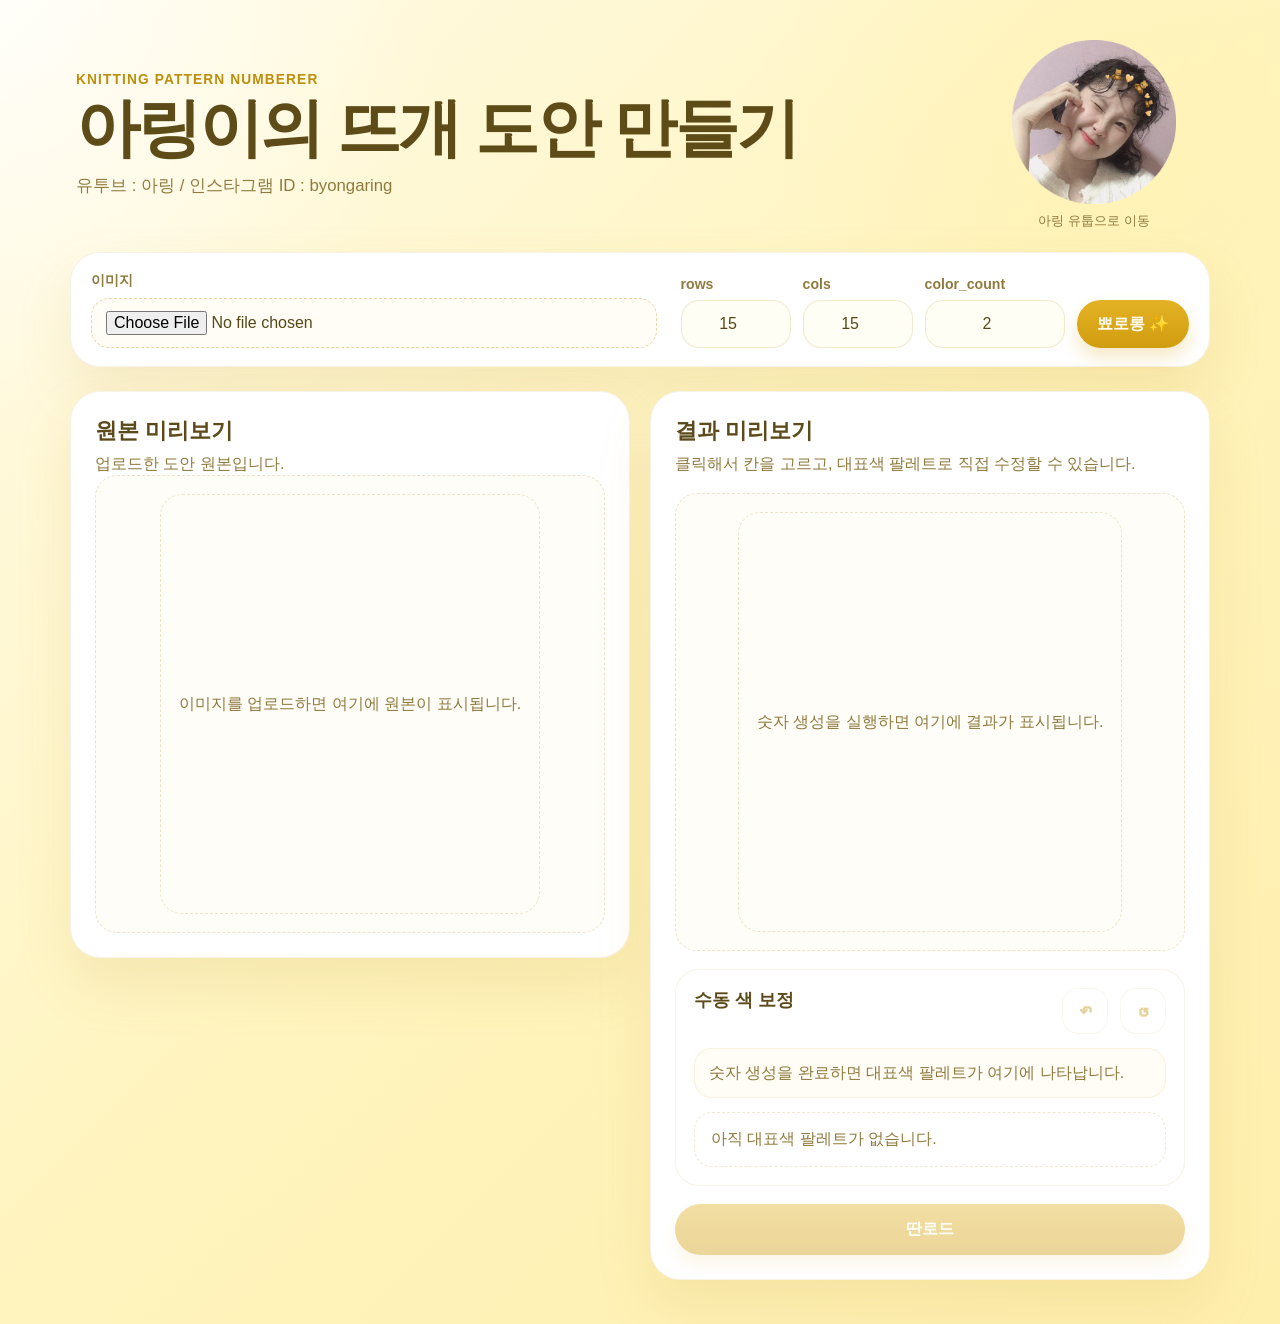
==== index.html @ f7beac79 "Add files via upload" ====
<!DOCTYPE html>
<html lang="ko">
  <head>
    <meta charset="UTF-8" />
    <meta name="viewport" content="width=device-width, initial-scale=1.0" />
    <title>아링이의 뜨개 도안 만들기</title>
    <link rel="stylesheet" href="./style.css" />
  </head>
  <body>
    <div id="sparkleLayer" class="sparkle-layer" aria-hidden="true"></div>
    <main class="shell">
      <section class="hero">
        <div class="hero-copy">
          <div class="hero-content">
            <div class="hero-text-block">
              <p class="eyebrow">Knitting Pattern Numberer</p>
              <h1>아링이의 뜨개 도안 만들기</h1>
              <p class="hero-text">유투브 : 아링 / 인스타그램 ID : byongaring</p>
            </div>

            <a
              class="hero-link"
              href="https://www.youtube.com/@aring.2"
              target="_blank"
              rel="noopener noreferrer"
            >
              <img class="hero-image" src="./Frame 7787.png" alt="아링 유튜브로 이동" />
              <span class="hero-link-text">아링 유툽으로 이동</span>
            </a>
          </div>
        </div>
      </section>

      <section class="panel">
        <div class="controls controls-compact">
          <div class="toolbar">
            <div class="toolbar-left">
              <div class="field field-upload compact-item compact-item-upload">
                <label for="imageInput">이미지</label>
                <input id="imageInput" type="file" accept=".png,.jpg,.jpeg,.webp" />
              </div>
            </div>

            <div class="toolbar-right">
              <div class="field compact-item compact-item-small field-rows">
                <label for="rowsInput">rows</label>
                <input id="rowsInput" type="number" min="1" step="1" value="15" />
              </div>

              <div class="field compact-item compact-item-small field-cols">
                <label for="colsInput">cols</label>
                <input id="colsInput" type="number" min="1" step="1" value="15" />
              </div>

              <div class="field compact-item compact-item-small field-color-count">
                <label for="colorCountInput">color_count</label>
                <input id="colorCountInput" type="number" min="1" step="1" value="2" />
              </div>

              <div class="compact-action">
                <button id="generateButton" class="button button-primary" type="button">뾰로롱 ✨</button>
              </div>
            </div>
          </div>
        </div>
      </section>

      <section class="preview-grid">
        <article class="preview-card">
          <div class="preview-head">
            <h2>원본 미리보기</h2>
            <p>업로드한 도안 원본입니다.</p>
          </div>
          <div id="originalFrame" class="preview-frame">
            <div class="empty-state">이미지를 업로드하면 여기에 원본이 표시됩니다.</div>
          </div>
        </article>

        <article class="preview-card preview-card-result">
          <div class="preview-head">
            <h2>결과 미리보기</h2>
            <p>클릭해서 칸을 고르고, 대표색 팔레트로 직접 수정할 수 있습니다.</p>
          </div>
          <div id="resultFrame" class="preview-frame">
            <div class="empty-state">숫자 생성을 실행하면 여기에 결과가 표시됩니다.</div>
          </div>

          <section class="editor-panel">
            <div class="editor-top">
              <div>
                <h3>수동 색 보정</h3>
              </div>
              <div class="editor-actions">
                <button
                  id="undoButton"
                  class="icon-button"
                  type="button"
                  title="마지막 수정 취소"
                  aria-label="마지막 수정 취소"
                  disabled
                >
                  ↶
                </button>
                <button
                  id="resetButton"
                  class="icon-button"
                  type="button"
                  title="자동 분류로 되돌리기"
                  aria-label="자동 분류로 되돌리기"
                  disabled
                >
                  ↺
                </button>
              </div>
            </div>

            <p id="selectionStatus" class="selection-status">
              숫자 생성을 완료하면 대표색 팔레트가 여기에 나타납니다.
            </p>

            <div id="palette" class="palette palette-empty">
              <div class="palette-placeholder">아직 대표색 팔레트가 없습니다.</div>
            </div>
          </section>

          <a id="downloadButton" class="download-button is-disabled result-download" download="numbered-pattern.png">딴로드</a>
        </article>
      </section>
    </main>

    <script>
      const imageInput = document.querySelector("#imageInput");
      const rowsInput = document.querySelector("#rowsInput");
      const colsInput = document.querySelector("#colsInput");
      const colorCountInput = document.querySelector("#colorCountInput");
      const generateButton = document.querySelector("#generateButton");
      const downloadButton = document.querySelector("#downloadButton");
      const undoButton = document.querySelector("#undoButton");
      const resetButton = document.querySelector("#resetButton");
      const selectionStatus = document.querySelector("#selectionStatus");
      const palette = document.querySelector("#palette");
      const originalFrame = document.querySelector("#originalFrame");
      const resultFrame = document.querySelector("#resultFrame");
      const sparkleLayer = document.querySelector("#sparkleLayer");

      const state = {
        image: null,
        imageUrl: null,
        resultUrl: null,
        croppedCanvas: null,
        cellData: null,
        clusters: [],
        autoLabels: [],
        currentLabels: [],
        counts: null,
        selectedCell: null,
        activePaletteLabel: null,
        history: [],
        renderMetrics: null,
        isPainting: false,
      };

      let lastSparkleAt = 0;

      imageInput.addEventListener("change", handleImageSelect);
      generateButton.addEventListener("click", handleGenerate);
      undoButton.addEventListener("click", handleUndo);
      resetButton.addEventListener("click", resetLabelsToAuto);
      window.addEventListener("pointerup", stopPainting);
      window.addEventListener("pointercancel", stopPainting);
      document.addEventListener("mousemove", handleSparkleTrail);

      async function handleImageSelect(event) {
        const [file] = event.target.files ?? [];

        clearResult();

        if (!file) {
          state.image = null;
          renderOriginalEmpty();
          return;
        }

        const objectUrl = URL.createObjectURL(file);

        try {
          const image = await loadImage(objectUrl);
          cleanupObjectUrl(state.imageUrl);
          state.imageUrl = objectUrl;
          state.image = image;
          renderOriginalPreview(objectUrl, image);
        } catch (error) {
          cleanupObjectUrl(objectUrl);
          state.image = null;
          renderOriginalEmpty();
          console.error(error);
        }
      }

      function loadImage(source) {
        return new Promise((resolve, reject) => {
          const image = new Image();
          image.onload = () => resolve(image);
          image.onerror = () => reject(new Error("이미지를 불러오지 못했습니다."));
          image.src = source;
        });
      }

      function handleGenerate() {
        try {
          if (!state.image) {
            throw new Error("도안 이미지를 먼저 업로드해 주세요.");
          }

          const rows = parsePositiveInt(rowsInput.value, "rows");
          const cols = parsePositiveInt(colsInput.value, "cols");
          const colorCount = parseOptionalPositiveInt(colorCountInput.value, "color_count");
          const threshold = 30;
          const paddingRatio = 0.18;

          generateButton.disabled = true;

          window.requestAnimationFrame(() => {
            try {
              const sourceCanvas = drawImageToCanvas(state.image);
              const gridBounds = detectGridBounds(sourceCanvas);
              const croppedCanvas = cropCanvas(sourceCanvas, gridBounds);
              const cellData = extractCellData(croppedCanvas, rows, cols, paddingRatio);
              const clusters = colorCount
                ? assignColorLabelsWithKMeans(cellData, colorCount)
                : assignColorLabelsByThreshold(cellData, threshold);

              state.croppedCanvas = croppedCanvas;
              state.cellData = cellData;
              state.clusters = clusters;
              state.autoLabels = extractLabelMatrix(cellData);
              state.currentLabels = cloneLabelMatrix(state.autoLabels);
              state.selectedCell = null;
              state.activePaletteLabel = null;
              state.history = [];

              refreshResultView();
            } catch (error) {
              clearResult();
              console.error(error);
            } finally {
              generateButton.disabled = false;
            }
          });
        } catch (error) {
          console.error(error);
        }
      }

      function parsePositiveInt(rawValue, fieldName) {
        const value = Number.parseInt(rawValue, 10);
        if (!Number.isInteger(value) || value < 1) {
          throw new Error(`${fieldName}는 1 이상의 정수여야 합니다.`);
        }
        return value;
      }

      function parseOptionalPositiveInt(rawValue, fieldName) {
        const trimmed = String(rawValue ?? "").trim();
        if (!trimmed) {
          return null;
        }

        const value = Number.parseInt(trimmed, 10);
        if (!Number.isInteger(value) || value < 1) {
          throw new Error(`${fieldName}는 비워두거나 1 이상의 정수여야 합니다.`);
        }
        return value;
      }

      function drawImageToCanvas(image) {
        const canvas = document.createElement("canvas");
        canvas.width = image.naturalWidth;
        canvas.height = image.naturalHeight;
        const context = canvas.getContext("2d", { willReadFrequently: true });
        context.drawImage(image, 0, 0);
        return canvas;
      }

      function detectGridBounds(canvas) {
        const context = canvas.getContext("2d", { willReadFrequently: true });
        const { width, height } = canvas;
        const { data } = context.getImageData(0, 0, width, height);

        const rowScores = [];
        for (let y = 0; y < height; y += 1) {
          let darkPixels = 0;
          for (let x = 0; x < width; x += 1) {
            const offset = (y * width + x) * 4;
            if (getLuminance(data[offset], data[offset + 1], data[offset + 2]) < 190) {
              darkPixels += 1;
            }
          }
          rowScores.push(darkPixels / width);
        }

        const colScores = [];
        for (let x = 0; x < width; x += 1) {
          let darkPixels = 0;
          for (let y = 0; y < height; y += 1) {
            const offset = (y * width + x) * 4;
            if (getLuminance(data[offset], data[offset + 1], data[offset + 2]) < 190) {
              darkPixels += 1;
            }
          }
          colScores.push(darkPixels / height);
        }

        const rowBand = findDenseBand(rowScores);
        const colBand = findDenseBand(colScores);

        if (!rowBand || !colBand) {
          return { left: 0, top: 0, right: width, bottom: height };
        }

        const [top, bottom] = rowBand;
        const [left, right] = colBand;

        if (right - left < width * 0.25 || bottom - top < height * 0.25) {
          return { left: 0, top: 0, right: width, bottom: height };
        }

        return {
          left: Math.max(0, left),
          top: Math.max(0, top),
          right: Math.min(width, right + 1),
          bottom: Math.min(height, bottom + 1),
        };
      }

      function findDenseBand(scores) {
        if (!scores.length) {
          return null;
        }

        const maxScore = Math.max(...scores);
        if (maxScore <= 0) {
          return null;
        }

        const threshold = Math.max(0.14, maxScore * 0.55);
        const indices = scores
          .map((score, index) => (score >= threshold ? index : -1))
          .filter((index) => index >= 0);

        if (indices.length < 2) {
          return null;
        }

        return [
          Math.max(0, indices[0] - 2),
          Math.min(scores.length - 1, indices[indices.length - 1] + 2),
        ];
      }

      function cropCanvas(sourceCanvas, bounds) {
        const width = Math.max(1, bounds.right - bounds.left);
        const height = Math.max(1, bounds.bottom - bounds.top);
        const canvas = document.createElement("canvas");
        canvas.width = width;
        canvas.height = height;
        const context = canvas.getContext("2d", { willReadFrequently: true });
        context.drawImage(
          sourceCanvas,
          bounds.left,
          bounds.top,
          width,
          height,
          0,
          0,
          width,
          height
        );
        return canvas;
      }

      function extractCellData(canvas, rows, cols, paddingRatio) {
        const context = canvas.getContext("2d", { willReadFrequently: true });
        const { width, height } = canvas;
        const { data } = context.getImageData(0, 0, width, height);
        const effectivePaddingRatio = Math.max(0.16, Math.min(0.45, paddingRatio));
        const cellData = [];

        for (let row = 0; row < rows; row += 1) {
          const rowItems = [];
          for (let col = 0; col < cols; col += 1) {
            const bounds = computeCellBounds(width, height, row, col, rows, cols);
            const samples = sampleCellPixels(data, width, bounds, effectivePaddingRatio);
            const dominantColor = computeDominantColor(samples);
            const avgColor = computeAverageColor(samples);
            const labColor = rgbToLab(avgColor);

            rowItems.push({
              avgColor,
              dominantColor,
              labColor,
              colorLabel: -1,
              representativeColor: dominantColor,
            });
          }
          cellData.push(rowItems);
        }

        return cellData;
      }

      function computeCellBounds(imageWidth, imageHeight, row, col, rows, cols) {
        const left = Math.round((col * imageWidth) / cols);
        const right = Math.round(((col + 1) * imageWidth) / cols);
        const top = Math.round((row * imageHeight) / rows);
        const bottom = Math.round(((row + 1) * imageHeight) / rows);
        return { left, top, right, bottom };
      }

      function sampleCellPixels(data, imageWidth, bounds, paddingRatio) {
        const cellWidth = Math.max(1, bounds.right - bounds.left);
        const cellHeight = Math.max(1, bounds.bottom - bounds.top);
        const padX = Math.floor(cellWidth * paddingRatio);
        const padY = Math.floor(cellHeight * paddingRatio);
        const innerLeft = Math.min(bounds.left + padX, bounds.right - 1);
        const innerTop = Math.min(bounds.top + padY, bounds.bottom - 1);
        const innerRight = Math.max(innerLeft + 1, bounds.right - padX);
        const innerBottom = Math.max(innerTop + 1, bounds.bottom - padY);
        const centerX = (innerLeft + innerRight) / 2;
        const centerY = (innerTop + innerBottom) / 2;
        const radiusX = Math.max(1, (innerRight - innerLeft) * 0.42);
        const radiusY = Math.max(1, (innerBottom - innerTop) * 0.42);
        const samples = [];

        for (let y = innerTop; y < innerBottom; y += 1) {
          for (let x = innerLeft; x < innerRight; x += 1) {
            const normalizedX = (x + 0.5 - centerX) / radiusX;
            const normalizedY = (y + 0.5 - centerY) / radiusY;

            if (normalizedX * normalizedX + normalizedY * normalizedY > 1) {
              continue;
            }

            const offset = (y * imageWidth + x) * 4;
            const color = [data[offset], data[offset + 1], data[offset + 2]];
            const luminance = getLuminance(color[0], color[1], color[2]);
            const saturation = rgbToHsv(color)[1];

            if (luminance < 28) {
              continue;
            }

            samples.push({
              color,
              weight: saturation < 0.08 ? 0.35 : 1,
            });
          }
        }

        if (samples.length === 0) {
          return [{ color: [255, 255, 255], weight: 1 }];
        }

        return samples;
      }

      function computeAverageColor(samples) {
        let red = 0;
        let green = 0;
        let blue = 0;
        let totalWeight = 0;

        samples.forEach((sample) => {
          red += sample.color[0] * sample.weight;
          green += sample.color[1] * sample.weight;
          blue += sample.color[2] * sample.weight;
          totalWeight += sample.weight;
        });

        if (totalWeight === 0) {
          return [255, 255, 255];
        }

        return [
          Math.round(red / totalWeight),
          Math.round(green / totalWeight),
          Math.round(blue / totalWeight),
        ];
      }

      function computeDominantColor(samples) {
        const buckets = new Map();

        samples.forEach((sample) => {
          const key = quantizeColor(sample.color).join(",");
          const current = buckets.get(key) ?? {
            weight: 0,
            red: 0,
            green: 0,
            blue: 0,
          };

          current.weight += sample.weight;
          current.red += sample.color[0] * sample.weight;
          current.green += sample.color[1] * sample.weight;
          current.blue += sample.color[2] * sample.weight;
          buckets.set(key, current);
        });

        let best = null;

        buckets.forEach((bucket) => {
          if (!best || bucket.weight > best.weight) {
            best = bucket;
          }
        });

        if (!best || best.weight === 0) {
          return [255, 255, 255];
        }

        return [
          Math.round(best.red / best.weight),
          Math.round(best.green / best.weight),
          Math.round(best.blue / best.weight),
        ];
      }

      function quantizeColor(color) {
        const step = 24;
        return color.map((channel) => Math.round(channel / step) * step);
      }

      function assignColorLabelsByThreshold(cellData, mergeThreshold) {
        const clusters = [];

        cellData.flat().forEach((cell) => {
          let bestCluster = null;
          let bestDistance = Infinity;

          clusters.forEach((cluster) => {
            const distance = labDistance(cell.labColor, cluster.lab);
            if (distance < bestDistance) {
              bestDistance = distance;
              bestCluster = cluster;
            }
          });

          if (!bestCluster || bestDistance > mergeThreshold) {
            const cluster = {
              id: clusters.length,
              count: 1,
              lab: [...cell.labColor],
              color: [...cell.avgColor],
            };
            clusters.push(cluster);
            cell.colorLabel = cluster.id;
            cell.representativeColor = cluster.color.map((value) => Math.round(value));
            return;
          }

          bestCluster.lab = averageVector(bestCluster.lab, cell.labColor, bestCluster.count);
          bestCluster.color = averageVector(bestCluster.color, cell.avgColor, bestCluster.count);
          bestCluster.count += 1;
          cell.colorLabel = bestCluster.id;
          cell.representativeColor = bestCluster.color.map((value) => Math.round(value));
        });

        const normalizedClusters = clusters.map((cluster) => ({
          id: cluster.id,
          lab: cluster.lab,
          color: cluster.color.map((value) => Math.round(value)),
        }));

        propagateRepresentativeColors(cellData, normalizedClusters);
        return normalizedClusters;
      }

      function assignColorLabelsWithKMeans(cellData, colorCount) {
        const cells = cellData.flat();

        if (colorCount > cells.length) {
          throw new Error(`color_count는 전체 칸 수(${cells.length})보다 클 수 없습니다.`);
        }

        const centroids = initializeKMeansCentroids(cells, colorCount);
        let assignments = new Array(cells.length).fill(0);

        for (let iteration = 0; iteration < 18; iteration += 1) {
          let changed = false;

          cells.forEach((cell, index) => {
            let bestCluster = 0;
            let bestDistance = Infinity;

            centroids.forEach((centroid, centroidIndex) => {
              const distance = labDistance(cell.labColor, centroid.lab);
              if (distance < bestDistance) {
                bestDistance = distance;
                bestCluster = centroidIndex;
              }
            });

            if (assignments[index] !== bestCluster) {
              assignments[index] = bestCluster;
              changed = true;
            }
          });

          const nextCentroids = Array.from({ length: colorCount }, (_, clusterIndex) => {
            const members = cells.filter((_, index) => assignments[index] === clusterIndex);

            if (members.length === 0) {
              return centroids[clusterIndex];
            }

            return {
              lab: averageMembers(members, "labColor"),
              color: averageMembers(members, "avgColor"),
            };
          });

          centroids.splice(0, centroids.length, ...nextCentroids);

          if (!changed && iteration > 0) {
            break;
          }
        }

        const clusters = centroids.map((centroid, index) => ({
          id: index,
          lab: centroid.lab,
          color: centroid.color.map((value) => Math.round(value)),
        }));

        cells.forEach((cell, index) => {
          cell.colorLabel = assignments[index];
          cell.representativeColor = clusters[assignments[index]].color;
        });

        return clusters;
      }

      function initializeKMeansCentroids(cells, colorCount) {
        const centroids = [
          {
            lab: [...cells[0].labColor],
            color: [...cells[0].avgColor],
          },
        ];

        while (centroids.length < colorCount) {
          let bestCell = null;
          let bestDistance = -Infinity;

          cells.forEach((cell) => {
            const nearestDistance = Math.min(
              ...centroids.map((centroid) => labDistance(cell.labColor, centroid.lab))
            );

            if (nearestDistance > bestDistance) {
              bestDistance = nearestDistance;
              bestCell = cell;
            }
          });

          if (!bestCell) {
            bestCell = cells[centroids.length % cells.length];
          }

          centroids.push({
            lab: [...bestCell.labColor],
            color: [...bestCell.avgColor],
          });
        }

        return centroids;
      }

      function averageMembers(members, key) {
        const length = members[0][key].length;
        const sum = new Array(length).fill(0);

        members.forEach((member) => {
          member[key].forEach((value, index) => {
            sum[index] += value;
          });
        });

        return sum.map((value) => value / members.length);
      }

      function propagateRepresentativeColors(cellData, clusters) {
        const clusterMap = new Map(clusters.map((cluster) => [cluster.id, cluster.color]));

        cellData.flat().forEach((cell) => {
          cell.representativeColor = clusterMap.get(cell.colorLabel) ?? cell.avgColor;
        });
      }

      function averageVector(current, incoming, currentCount) {
        return current.map((value, index) => (
          (value * currentCount + incoming[index]) / (currentCount + 1)
        ));
      }

      function labDistance(labA, labB) {
        return Math.sqrt(
          (labA[0] - labB[0]) ** 2 +
          (labA[1] - labB[1]) ** 2 +
          (labA[2] - labB[2]) ** 2
        );
      }

      function rgbToLab(color) {
        const [red, green, blue] = color.map((channel) => channel / 255);
        const linear = [red, green, blue].map((value) =>
          value <= 0.04045 ? value / 12.92 : ((value + 0.055) / 1.055) ** 2.4
        );

        const x = (linear[0] * 0.4124 + linear[1] * 0.3576 + linear[2] * 0.1805) / 0.95047;
        const y = (linear[0] * 0.2126 + linear[1] * 0.7152 + linear[2] * 0.0722) / 1.0;
        const z = (linear[0] * 0.0193 + linear[1] * 0.1192 + linear[2] * 0.9505) / 1.08883;

        const transform = (value) =>
          value > 0.008856 ? value ** (1 / 3) : 7.787 * value + 16 / 116;

        const fx = transform(x);
        const fy = transform(y);
        const fz = transform(z);

        return [
          116 * fy - 16,
          500 * (fx - fy),
          200 * (fy - fz),
        ];
      }

      function rgbToHsv(color) {
        const [r, g, b] = color.map((channel) => channel / 255);
        const max = Math.max(r, g, b);
        const min = Math.min(r, g, b);
        const delta = max - min;
        const saturation = max === 0 ? 0 : delta / max;
        const hue = delta === 0
          ? 0
          : max === r
            ? ((g - b) / delta) % 6
            : max === g
              ? (b - r) / delta + 2
              : (r - g) / delta + 4;

        return [hue * 60, saturation, max];
      }

      function computeCounts(labelMatrix) {
        const rows = labelMatrix.length;
        const cols = rows > 0 ? labelMatrix[0].length : 0;
        const counts = Array.from({ length: rows }, () => Array(cols).fill(0));

        for (let rowFromBottom = 0; rowFromBottom < rows; rowFromBottom += 1) {
          const imageRow = rows - 1 - rowFromBottom;
          const isLeftToRight = rowFromBottom % 2 === 0;
          const order = isLeftToRight
            ? Array.from({ length: cols }, (_, col) => col)
            : Array.from({ length: cols }, (_, col) => cols - 1 - col);

          let previousColorLabel = null;
          let currentCount = 0;

          order.forEach((col) => {
            const colorLabel = labelMatrix[imageRow][col];

            if (previousColorLabel !== null && previousColorLabel === colorLabel) {
              currentCount += 1;
            } else {
              currentCount = 1;
            }

            counts[imageRow][col] = currentCount;
            previousColorLabel = colorLabel;
          });
        }

        return counts;
      }

      function getLuminance(red, green, blue) {
        return 0.299 * red + 0.587 * green + 0.114 * blue;
      }

      function chooseTextColor(color) {
        return getLuminance(color[0], color[1], color[2]) >= 160 ? "#000000" : "#ffffff";
      }

      function extractLabelMatrix(cellData) {
        return cellData.map((row) => row.map((cell) => cell.colorLabel));
      }

      function cloneLabelMatrix(labelMatrix) {
        return labelMatrix.map((row) => [...row]);
      }

      function syncLabelsToCellData() {
        if (!state.cellData) {
          return;
        }

        state.cellData.forEach((row, rowIndex) => {
          row.forEach((cell, colIndex) => {
            const label = state.currentLabels[rowIndex][colIndex];
            cell.colorLabel = label;
            cell.representativeColor = state.clusters[label]?.color ?? cell.avgColor;
          });
        });
      }

      function buildRenderMetrics(gridWidth, gridHeight, rows, cols, options = {}) {
        const {
          showAxisLabels = true,
          rotateRowLabels = true,
        } = options;

        const sampleBounds = computeCellBounds(gridWidth, gridHeight, 0, 0, rows, cols);
        const sampleCellWidth = Math.max(1, sampleBounds.right - sampleBounds.left);
        const sampleCellHeight = Math.max(1, sampleBounds.bottom - sampleBounds.top);
        const cellFontSize = Math.max(12, Math.floor(Math.min(sampleCellWidth, sampleCellHeight) * 0.42));
        const axisFontSize = Math.max(12, Math.floor(Math.min(sampleCellWidth, sampleCellHeight) * 0.32));
        const gridLineWidth = Math.max(1, Math.floor(Math.min(sampleCellWidth, sampleCellHeight) * 0.04));
        const outerPadding = Math.max(12, Math.floor(Math.min(sampleCellWidth, sampleCellHeight) * 0.35));
        const axisGap = Math.max(10, Math.floor(axisFontSize * 0.9));
        const leftAxisBand = showAxisLabels
          ? rotateRowLabels
            ? Math.ceil(axisFontSize * 1.9 + outerPadding)
            : Math.ceil(axisFontSize * 2.6 + outerPadding)
          : 0;
        const bottomAxisBand = showAxisLabels
          ? Math.ceil(axisFontSize * 2.3 + outerPadding)
          : 0;
        const gridOriginX = outerPadding + leftAxisBand;
        const gridOriginY = outerPadding;

        return {
          rows,
          cols,
          gridWidth,
          gridHeight,
          sampleCellWidth,
          sampleCellHeight,
          cellFontSize,
          axisFontSize,
          gridLineWidth,
          outerPadding,
          axisGap,
          leftAxisBand,
          bottomAxisBand,
          gridOriginX,
          gridOriginY,
          canvasWidth: gridOriginX + gridWidth + outerPadding,
          canvasHeight: gridOriginY + gridHeight + bottomAxisBand + outerPadding,
          showAxisLabels,
          rotateRowLabels,
        };
      }

      function renderPattern(cellData, counts, gridWidth, gridHeight, options = {}) {
        if (!cellData.length || !cellData[0].length) {
          throw new Error("렌더링할 셀 데이터가 비어 있습니다.");
        }

        const rows = cellData.length;
        const cols = cellData[0].length;
        const {
          showAxisLabels = true,
          rotateRowLabels = true,
          backgroundColor = "#ffffff",
          gridColor = "rgb(74, 85, 104)",
          selectedCell = null,
        } = options;

        const metrics = buildRenderMetrics(gridWidth, gridHeight, rows, cols, {
          showAxisLabels,
          rotateRowLabels,
        });

        const canvas = document.createElement("canvas");
        canvas.width = metrics.canvasWidth;
        canvas.height = metrics.canvasHeight;
        const context = canvas.getContext("2d");
        context.fillStyle = backgroundColor;
        context.fillRect(0, 0, canvas.width, canvas.height);

        for (let row = 0; row < rows; row += 1) {
          for (let col = 0; col < cols; col += 1) {
            const bounds = computeCellBounds(gridWidth, gridHeight, row, col, rows, cols);
            const fillColor = cellData[row][col].representativeColor;
            const label = String(counts[row][col]);

            context.fillStyle = `rgb(${fillColor[0]}, ${fillColor[1]}, ${fillColor[2]})`;
            context.fillRect(
              metrics.gridOriginX + bounds.left,
              metrics.gridOriginY + bounds.top,
              bounds.right - bounds.left,
              bounds.bottom - bounds.top
            );

            context.font = `700 ${metrics.cellFontSize}px "낼나 예샘체", "Apple SD Gothic Neo", "Pretendard", sans-serif`;
            context.textAlign = "center";
            context.textBaseline = "middle";
            context.fillStyle = chooseTextColor(fillColor);
            context.fillText(
              label,
              metrics.gridOriginX + (bounds.left + bounds.right) / 2,
              metrics.gridOriginY + (bounds.top + bounds.bottom) / 2
            );
          }
        }

        context.strokeStyle = gridColor;
        context.lineWidth = metrics.gridLineWidth;

        for (let row = 0; row <= rows; row += 1) {
          const y = metrics.gridOriginY + Math.round((row * gridHeight) / rows);
          context.beginPath();
          context.moveTo(metrics.gridOriginX, y);
          context.lineTo(metrics.gridOriginX + gridWidth, y);
          context.stroke();
        }

        for (let col = 0; col <= cols; col += 1) {
          const x = metrics.gridOriginX + Math.round((col * gridWidth) / cols);
          context.beginPath();
          context.moveTo(x, metrics.gridOriginY);
          context.lineTo(x, metrics.gridOriginY + gridHeight);
          context.stroke();
        }

        if (showAxisLabels) {
          context.fillStyle = "#4b4039";
          context.font = `700 ${metrics.axisFontSize}px "낼나 예샘체", "Apple SD Gothic Neo", "Pretendard", sans-serif`;
          context.textAlign = "center";
          context.textBaseline = "middle";

          for (let col = 0; col < cols; col += 1) {
            const bounds = computeCellBounds(gridWidth, gridHeight, 0, col, rows, cols);
            const centerX = metrics.gridOriginX + (bounds.left + bounds.right) / 2;
            const labelY = metrics.gridOriginY + gridHeight + metrics.axisGap + metrics.axisFontSize * 0.5;
            context.fillText(String(col + 1), centerX, labelY);
          }

          for (let row = 0; row < rows; row += 1) {
            const bounds = computeCellBounds(gridWidth, gridHeight, row, 0, rows, cols);
            const centerY = metrics.gridOriginY + (bounds.top + bounds.bottom) / 2;
            const rowNumber = rows - row;

            if (rotateRowLabels) {
              context.save();
              context.translate(metrics.gridOriginX - metrics.axisGap - metrics.axisFontSize * 0.5, centerY);
              context.rotate(-Math.PI / 2);
              context.fillText(String(rowNumber), 0, 0);
              context.restore();
            } else {
              context.fillText(
                String(rowNumber),
                metrics.gridOriginX - metrics.axisGap - metrics.axisFontSize * 0.6,
                centerY
              );
            }
          }
        }

        if (selectedCell) {
          const bounds = computeCellBounds(gridWidth, gridHeight, selectedCell.row, selectedCell.col, rows, cols);
          const x = metrics.gridOriginX + bounds.left;
          const y = metrics.gridOriginY + bounds.top;
          const width = bounds.right - bounds.left;
          const height = bounds.bottom - bounds.top;

          context.fillStyle = "rgba(255, 255, 255, 0.16)";
          context.fillRect(x, y, width, height);
          context.strokeStyle = "#ff9f1c";
          context.lineWidth = Math.max(2, Math.floor(Math.min(width, height) * 0.12));
          context.strokeRect(x + 1, y + 1, Math.max(0, width - 2), Math.max(0, height - 2));
        }

        return { canvas, metrics };
      }

      function refreshResultView() {
        if (!state.cellData || !state.croppedCanvas) {
          clearResult();
          return;
        }

        syncLabelsToCellData();
        state.counts = computeCounts(state.currentLabels);

        const renderData = renderPattern(
          state.cellData,
          state.counts,
          state.croppedCanvas.width,
          state.croppedCanvas.height,
          {
            showAxisLabels: true,
            rotateRowLabels: true,
            selectedCell: state.selectedCell,
          }
        );

        state.renderMetrics = renderData.metrics;
        renderResultPreview(renderData.canvas);
        renderPalette();
        updateSelectionStatus();
        updateEditorButtons();
      }

      function renderPalette() {
        palette.innerHTML = "";

        if (!state.clusters.length) {
          palette.className = "palette palette-empty";
          palette.innerHTML = '<div class="palette-placeholder">아직 대표색 팔레트가 없습니다.</div>';
          return;
        }

        palette.className = "palette";
        const selectedLabel = state.selectedCell
          ? state.currentLabels[state.selectedCell.row][state.selectedCell.col]
          : null;

        state.clusters.forEach((cluster, index) => {
          const button = document.createElement("button");
          button.type = "button";
          button.className = "palette-chip";
          button.dataset.label = String(index);
          button.title = `색 ${index + 1}`;
          button.setAttribute("aria-label", `대표색 ${index + 1} 선택`);

          if (state.activePaletteLabel === index) {
            button.classList.add("is-active");
          }

          if (selectedLabel === index) {
            button.classList.add("is-current");
          }

          button.innerHTML = `<span class="palette-chip__swatch" style="background: rgb(${cluster.color[0]}, ${cluster.color[1]}, ${cluster.color[2]});"></span>`;

          button.addEventListener("click", () => handlePalettePick(index));
          palette.appendChild(button);
        });
      }

      function handlePalettePick(label) {
        if (!state.clusters.length) {
          return;
        }

        if (state.activePaletteLabel === label) {
          state.activePaletteLabel = null;
          renderPalette();
          updateSelectionStatus();
          return;
        }

        state.activePaletteLabel = label;

        if (state.selectedCell) {
          applyLabelChange(state.selectedCell.row, state.selectedCell.col, label);
        } else {
          renderPalette();
          updateSelectionStatus();
        }
      }

      function handleResultPointerDown(event) {
        const cell = getCellFromPointerEvent(event);
        if (!cell) {
          return;
        }

        event.preventDefault();

        if (state.activePaletteLabel !== null) {
          state.isPainting = true;
          applyLabelChange(cell.row, cell.col, state.activePaletteLabel);
        } else {
          selectCell(cell.row, cell.col);
        }
      }

      function handleResultPointerMove(event) {
        if (!state.isPainting || state.activePaletteLabel === null) {
          return;
        }

        const cell = getCellFromPointerEvent(event);
        if (!cell) {
          return;
        }

        event.preventDefault();

        applyLabelChange(cell.row, cell.col, state.activePaletteLabel);
      }

      function stopPainting() {
        state.isPainting = false;
      }

      function getCellFromPointerEvent(event) {
        if (!state.renderMetrics) {
          return null;
        }

        const canvas = event.currentTarget;
        const rect = canvas.getBoundingClientRect();
        const scaleX = canvas.width / rect.width;
        const scaleY = canvas.height / rect.height;
        const x = (event.clientX - rect.left) * scaleX;
        const y = (event.clientY - rect.top) * scaleY;
        const { rows, cols, gridWidth, gridHeight, gridOriginX, gridOriginY } = state.renderMetrics;

        if (
          x < gridOriginX ||
          y < gridOriginY ||
          x > gridOriginX + gridWidth ||
          y > gridOriginY + gridHeight
        ) {
          return null;
        }

        for (let row = 0; row < rows; row += 1) {
          for (let col = 0; col < cols; col += 1) {
            const bounds = computeCellBounds(gridWidth, gridHeight, row, col, rows, cols);
            const left = gridOriginX + bounds.left;
            const right = gridOriginX + bounds.right;
            const top = gridOriginY + bounds.top;
            const bottom = gridOriginY + bounds.bottom;

            if (x >= left && x <= right && y >= top && y <= bottom) {
              return { row, col };
            }
          }
        }

        return null;
      }

      function selectCell(row, col) {
        state.selectedCell = { row, col };
        refreshResultView();
      }

      function applyLabelChange(row, col, nextLabel) {
        const previousLabel = state.currentLabels[row][col];
        state.selectedCell = { row, col };

        if (previousLabel === nextLabel) {
          refreshResultView();
          return;
        }

        state.history.push({
          row,
          col,
          from: previousLabel,
          to: nextLabel,
        });

        state.currentLabels[row][col] = nextLabel;
        refreshResultView();
      }

      function handleUndo() {
        const lastChange = state.history.pop();

        if (!lastChange) {
          return;
        }

        state.currentLabels[lastChange.row][lastChange.col] = lastChange.from;
        state.selectedCell = {
          row: lastChange.row,
          col: lastChange.col,
        };
        refreshResultView();
      }

      function resetLabelsToAuto() {
        if (!state.autoLabels.length) {
          return;
        }

        state.currentLabels = cloneLabelMatrix(state.autoLabels);
        state.history = [];
        state.selectedCell = null;
        state.activePaletteLabel = null;
        refreshResultView();
      }

      function updateSelectionStatus() {
        if (!state.clusters.length || !state.currentLabels.length) {
          selectionStatus.textContent = "숫자 생성을 완료하면 대표색 팔레트가 여기에 나타납니다.";
          return;
        }

        if (!state.selectedCell) {
          if (state.activePaletteLabel !== null) {
            selectionStatus.textContent = `선택한 대표색은 색 ${state.activePaletteLabel + 1}입니다. 결과 이미지를 클릭하거나 드래그해서 칠해보세요.`;
          } else {
            selectionStatus.textContent = "결과 이미지에서 수정할 칸을 클릭한 뒤, 아래 대표색을 눌러 바꿔주세요.";
          }
          return;
        }

        const rowNumber = state.currentLabels.length - state.selectedCell.row;
        const colNumber = state.selectedCell.col + 1;
        const labelNumber = state.currentLabels[state.selectedCell.row][state.selectedCell.col] + 1;

        if (state.activePaletteLabel !== null) {
          selectionStatus.textContent = `${rowNumber}단 ${colNumber}칸이 선택되어 있고 현재 색 ${labelNumber}입니다. 선택한 대표색 ${state.activePaletteLabel + 1}로 바꾸거나 이어서 칠할 수 있어요.`;
        } else {
          selectionStatus.textContent = `${rowNumber}단 ${colNumber}칸이 선택되어 있고 현재 색 ${labelNumber}입니다. 아래 대표색을 눌러 이 칸의 라벨을 바꿔주세요.`;
        }
      }

      function updateEditorButtons() {
        const hasLabels = state.currentLabels.length > 0;
        undoButton.disabled = state.history.length === 0;
        resetButton.disabled = !hasLabels;
      }

      function renderOriginalPreview(src, image) {
        originalFrame.innerHTML = "";
        const img = document.createElement("img");
        img.src = src;
        img.alt = "원본 도안 이미지";
        img.width = image.naturalWidth;
        img.height = image.naturalHeight;
        originalFrame.appendChild(img);
      }

      function renderOriginalEmpty() {
        originalFrame.innerHTML = '<div class="empty-state">이미지를 업로드하면 여기에 원본이 표시됩니다.</div>';
      }

      function renderResultPreview(canvas) {
        canvas.classList.add("result-canvas");
        canvas.addEventListener("pointerdown", handleResultPointerDown);
        canvas.addEventListener("pointermove", handleResultPointerMove);

        resultFrame.innerHTML = "";
        resultFrame.appendChild(canvas);

        state.resultUrl = canvas.toDataURL("image/png");
        downloadButton.href = state.resultUrl;
        downloadButton.classList.remove("is-disabled");
      }

      function clearResult() {
        state.resultUrl = null;
        state.croppedCanvas = null;
        state.cellData = null;
        state.clusters = [];
        state.autoLabels = [];
        state.currentLabels = [];
        state.counts = null;
        state.selectedCell = null;
        state.activePaletteLabel = null;
        state.history = [];
        state.renderMetrics = null;
        state.isPainting = false;

        resultFrame.innerHTML = '<div class="empty-state">숫자 생성을 실행하면 여기에 결과가 표시됩니다.</div>';
        palette.className = "palette palette-empty";
        palette.innerHTML = '<div class="palette-placeholder">아직 대표색 팔레트가 없습니다.</div>';
        selectionStatus.textContent = "숫자 생성을 완료하면 대표색 팔레트가 여기에 나타납니다.";
        downloadButton.removeAttribute("href");
        downloadButton.classList.add("is-disabled");
        updateEditorButtons();
      }

      function cleanupObjectUrl(url) {
        if (url && url.startsWith("blob:")) {
          URL.revokeObjectURL(url);
        }
      }

      function handleSparkleTrail(event) {
        if (!sparkleLayer) {
          return;
        }

        if (window.matchMedia("(pointer: coarse)").matches) {
          return;
        }

        const now = performance.now();
        if (now - lastSparkleAt < 40) {
          return;
        }

        if (Math.random() > 0.3) {
          return;
        }

        lastSparkleAt = now;
        createSparkle(event.clientX, event.clientY);
      }

      function createSparkle(x, y) {
        const sparkle = document.createElement("div");
        const size = 4 + Math.random() * 6;
        const offsetX = (Math.random() - 0.5) * 14;
        const offsetY = (Math.random() - 0.5) * 14;

        sparkle.className = "sparkle";
        sparkle.style.width = `${size}px`;
        sparkle.style.height = `${size}px`;
        sparkle.style.left = `${x + offsetX}px`;
        sparkle.style.top = `${y + offsetY}px`;
        sparkle.style.animationDuration = `${650 + Math.random() * 250}ms`;

        sparkleLayer.appendChild(sparkle);
        sparkle.addEventListener("animationend", () => sparkle.remove(), { once: true });
      }

      renderOriginalEmpty();
      clearResult();
    </script>
  </body>
</html>
---- style.css ----
@font-face {
  font-family: "낼나 예샘체";
  src: url("./낼나 예샘체.ttf") format("truetype");
  font-display: swap;
}

:root {
  --panel: #ffffff;
  --panel-border: rgba(180, 151, 56, 0.12);
  --ink: #564818;
  --muted: #8f7a3d;
  --accent: #d6a414;
  --accent-strong: #bc8f0d;
  --accent-soft: rgba(214, 164, 20, 0.14);
  --focus-ring: rgba(214, 164, 20, 0.24);
  --input-border: rgba(184, 155, 58, 0.2);
  --success: #5a8f34;
  --danger: #bc5f4d;
  --shadow: 0 26px 56px rgba(181, 151, 51, 0.14);
}

* {
  box-sizing: border-box;
}

html,
body {
  margin: 0;
  min-height: 100%;
}

body {
  font-family: "낼나 예샘체", "Apple SD Gothic Neo", "Pretendard", sans-serif;
  color: var(--ink);
  background:
    radial-gradient(circle at top left, rgba(255, 255, 255, 0.72), transparent 24%),
    radial-gradient(circle at right 15% top 10%, rgba(255, 239, 168, 0.36), transparent 20%),
    linear-gradient(135deg, #fffbe8 0%, #fff4be 50%, #ffefad 100%);
}

.sparkle-layer {
  position: fixed;
  inset: 0;
  pointer-events: none;
  overflow: hidden;
  z-index: 9999;
}

.sparkle {
  position: fixed;
  pointer-events: none;
  background: linear-gradient(135deg, rgba(255, 255, 255, 0.98) 0%, rgba(255, 255, 255, 0.8) 100%);
  box-shadow:
    0 0 10px rgba(255, 255, 255, 0.55),
    0 0 18px rgba(255, 255, 255, 0.35);
  transform: translate(-50%, -50%) rotate(45deg);
  animation: sparkleFade 0.8s ease-out forwards;
}

@keyframes sparkleFade {
  0% {
    transform: translate(-50%, -50%) rotate(45deg) scale(0.45);
    opacity: 1;
  }

  100% {
    transform: translate(-50%, -50%) rotate(45deg) scale(2);
    opacity: 0;
  }
}

button,
input,
a {
  font: inherit;
}

.shell {
  width: min(1140px, calc(100vw - 32px));
  margin: 0 auto;
  padding: 28px 0 44px;
  position: relative;
  z-index: 1;
}

.hero {
  margin-bottom: 22px;
}

.hero-copy,
.panel,
.preview-card {
  background: var(--panel);
  border: 1px solid var(--panel-border);
  border-radius: 30px;
  box-shadow: var(--shadow);
  backdrop-filter: blur(12px);
}

.hero-copy,
.panel,
.preview-card {
  padding: 24px;
}

.hero-copy {
  background: transparent;
  border: 0;
  box-shadow: none;
  backdrop-filter: none;
  padding: 12px 6px 0;
}

.hero-content {
  display: grid;
  grid-template-columns: minmax(0, 1fr) minmax(140px, 220px);
  gap: 18px;
  align-items: center;
}

.hero-text-block {
  min-width: 0;
}

.eyebrow {
  margin: 0 0 10px;
  font-size: 0.86rem;
  font-weight: 800;
  letter-spacing: 0.08em;
  text-transform: uppercase;
  color: var(--accent-strong);
}

h1,
h2,
h3,
p {
  margin-top: 0;
}

.hero-copy h1 {
  margin-bottom: 0;
  font-size: clamp(2.4rem, 5vw, 4rem);
  line-height: 0.98;
  letter-spacing: -0.04em;
  color: #5d4b18;
}

.hero-text,
.field label,
.preview-head p,
.empty-state,
.selection-status,
.palette-placeholder {
  color: var(--muted);
}

.hero-text {
  margin: 14px 0 0;
  font-size: 1.05rem;
  line-height: 1.5;
}

.hero-link {
  width: 100%;
  max-width: 220px;
  justify-self: end;
  display: grid;
  gap: 8px;
  text-decoration: none;
  color: inherit;
  align-items: center;
}

.hero-image {
  width: 100%;
  max-width: 220px;
  max-height: 164px;
  display: block;
  object-fit: contain;
  border-radius: 22px;
}

.hero-link-text {
  font-size: 0.82rem;
  color: var(--muted);
  text-align: center;
}

.panel {
  margin-bottom: 24px;
  background: #ffffff;
  padding: 18px 20px;
}

.controls {
  display: grid;
  gap: 18px;
}

.controls-compact {
  gap: 0;
}

.toolbar {
  display: flex;
  justify-content: space-between;
  align-items: end;
  gap: 24px;
}

.toolbar-left {
  flex: 1 1 auto;
  min-width: 0;
}

.toolbar-right {
  display: flex;
  align-items: end;
  gap: 12px;
  flex: 0 0 auto;
  width: auto;
  min-width: 0;
}

.field {
  display: flex;
  flex-direction: column;
  gap: 8px;
}

.field label {
  font-size: 0.88rem;
  font-weight: 700;
}

.compact-item {
  min-width: 0;
}

.compact-item-upload {
  max-width: none;
  width: 100%;
}

.field-rows,
.field-cols {
  width: 110px;
  flex: 0 0 110px;
}

.field-color-count {
  width: 140px;
  flex: 0 0 140px;
}

.compact-item-small input {
  text-align: center;
}

.field-upload input[type="file"] {
  width: 100%;
  border: 1px dashed rgba(188, 143, 13, 0.34);
  border-radius: 18px;
  padding: 12px 14px;
  background: #fffdf5;
  min-height: 48px;
}

.field input {
  width: 100%;
  border: 1px solid var(--input-border);
  border-radius: 18px;
  padding: 12px 14px;
  background: rgba(255, 254, 244, 0.94);
  color: var(--ink);
  min-height: 48px;
  transition: border-color 160ms ease, box-shadow 160ms ease, background 160ms ease;
}

.field input:focus,
.field-upload input[type="file"]:focus {
  outline: none;
  border-color: rgba(214, 164, 20, 0.58);
  box-shadow: 0 0 0 4px var(--focus-ring);
  background: rgba(255, 255, 248, 0.98);
}

.actions,
.editor-actions {
  display: flex;
  gap: 12px;
  align-items: center;
  flex-wrap: wrap;
}

.button,
.icon-button,
.download-button {
  border: 0;
  border-radius: 999px;
  padding: 12px 20px;
  font-weight: 800;
  cursor: pointer;
  text-decoration: none;
  transition: transform 160ms ease, background 160ms ease, opacity 160ms ease, box-shadow 160ms ease;
}

.button-primary,
.download-button {
  background: linear-gradient(180deg, #e3b325, #d29c0f);
  color: #fffdf2;
  box-shadow: 0 10px 18px rgba(214, 164, 20, 0.24);
}

.compact-action {
  display: flex;
  align-items: end;
  flex: 0 0 auto;
}

.compact-action .button {
  min-height: 48px;
  white-space: nowrap;
}

.button:hover,
.icon-button:hover,
.download-button:hover {
  transform: translateY(-1px);
}

.button-primary:hover,
.download-button:hover {
  background: linear-gradient(180deg, #dba813, #b88708);
}

.button:disabled,
.icon-button:disabled,
.download-button.is-disabled {
  opacity: 0.42;
  cursor: not-allowed;
  pointer-events: none;
}

.icon-button {
  width: 46px;
  height: 46px;
  padding: 0;
  display: inline-grid;
  place-items: center;
  border-radius: 16px;
  background: #ffffff;
  color: var(--accent-strong);
  box-shadow: inset 0 0 0 1px rgba(188, 143, 13, 0.18);
  font-size: 1.35rem;
  line-height: 1;
}

.icon-button:hover:not(:disabled) {
  background: #fff8dc;
}

.preview-grid {
  display: grid;
  grid-template-columns: repeat(2, minmax(0, 1fr));
  gap: 20px;
  align-items: start;
}

.preview-card {
  min-width: 0;
  background: #ffffff;
}

.preview-card-result {
  display: grid;
  gap: 18px;
}

.preview-head {
  margin-bottom: 0;
}

.preview-head h2 {
  margin-bottom: 0;
  font-size: 1.38rem;
  color: #5c4a1a;
}

.preview-head p {
  margin: 8px 0 0;
}

.preview-frame,
.empty-state {
  border-radius: 22px;
  border: 1px dashed rgba(184, 155, 58, 0.26);
  background: #fffdf8;
  min-height: 420px;
  display: grid;
  place-items: center;
  overflow: auto;
  padding: 18px;
}

.preview-frame img,
.preview-frame canvas {
  display: block;
  max-width: 100%;
  height: auto;
}

.result-canvas {
  cursor: crosshair;
  touch-action: none;
}

.editor-panel {
  display: grid;
  gap: 14px;
  padding: 18px;
  border-radius: 24px;
  background: #ffffff;
  border: 1px solid rgba(184, 155, 58, 0.12);
}

.editor-top {
  display: flex;
  justify-content: space-between;
  gap: 16px;
  align-items: flex-start;
}

.editor-top h3 {
  margin-bottom: 0;
  font-size: 1.1rem;
  color: #5c4a1a;
}

.selection-status {
  margin: 0;
  line-height: 1.5;
}

.selection-status {
  padding: 12px 14px;
  border-radius: 18px;
  background: #fffdf6;
  border: 1px solid rgba(214, 164, 20, 0.12);
}

.palette {
  display: flex;
  flex-wrap: wrap;
  gap: 12px;
}

.palette-empty {
  display: block;
}

.palette-placeholder {
  padding: 16px;
  border-radius: 18px;
  background: rgba(255, 255, 255, 0.4);
  border: 1px dashed rgba(184, 155, 58, 0.22);
}

.palette-chip {
  width: 44px;
  height: 44px;
  padding: 0;
  display: inline-grid;
  place-items: center;
  border: 1px solid rgba(184, 155, 58, 0.18);
  border-radius: 999px;
  background: #ffffff;
  cursor: pointer;
  transition: transform 150ms ease, box-shadow 150ms ease, border-color 150ms ease;
}

.palette-chip:hover {
  transform: translateY(-1px);
  box-shadow: 0 8px 18px rgba(181, 151, 51, 0.12);
}

.palette-chip.is-active {
  border-color: rgba(255, 159, 28, 0.9);
  box-shadow: 0 0 0 3px rgba(255, 159, 28, 0.18);
}

.palette-chip.is-current {
  box-shadow: 0 0 0 3px rgba(214, 164, 20, 0.14);
}

.palette-chip__swatch {
  width: 24px;
  height: 24px;
  border-radius: 999px;
  border: 2px solid rgba(86, 72, 24, 0.16);
  flex-shrink: 0;
}

.result-download {
  width: 100%;
  justify-content: center;
  text-align: center;
  padding: 15px 20px;
  font-size: 1rem;
}

@media (max-width: 960px) {
  .preview-grid {
    grid-template-columns: 1fr;
  }

  .toolbar {
    flex-wrap: wrap;
    align-items: flex-end;
  }

  .toolbar-left {
    flex: 1 1 100%;
  }

  .toolbar-right {
    flex-wrap: wrap;
  }

  .hero-content {
    grid-template-columns: 1fr;
  }

  .hero-link {
    justify-self: start;
    max-width: 180px;
  }

  .hero-image {
    max-width: 180px;
    max-height: 140px;
  }

  .editor-top {
    flex-direction: column;
  }

  .shell {
    width: min(100vw - 20px, 100%);
  }

  .preview-frame,
  .empty-state {
    min-height: 320px;
  }
}

@media (max-width: 640px) {
  .panel {
    padding: 16px;
  }

  .toolbar {
    gap: 16px;
  }

  .toolbar-right {
    width: 100%;
    gap: 10px;
  }

  .compact-item-upload {
    max-width: none;
  }

  .field-rows,
  .field-cols,
  .field-color-count {
    flex: 1 1 calc(50% - 10px);
    width: auto;
  }

  .compact-action {
    width: 100%;
  }

  .compact-action .button {
    width: 100%;
  }
}
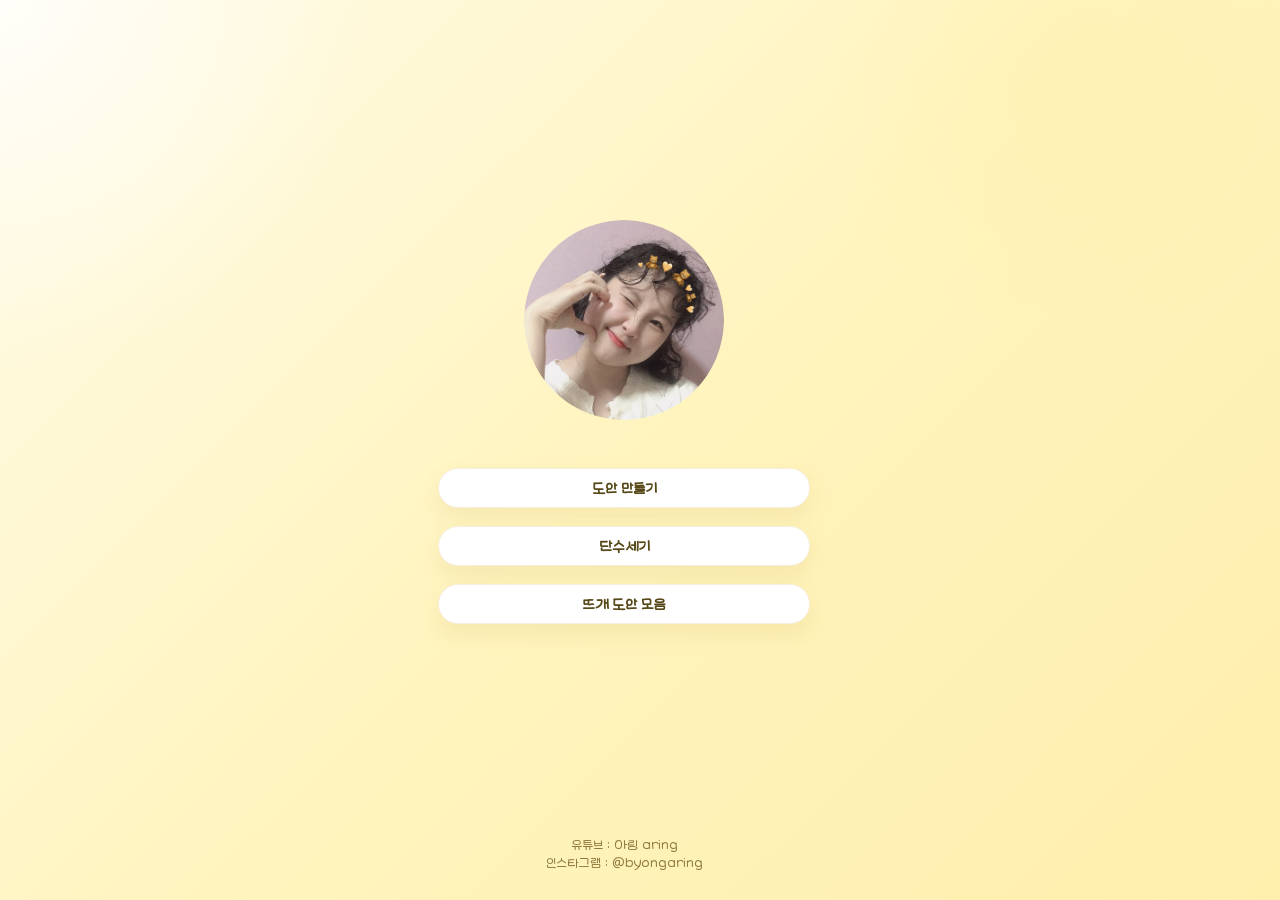
==== commit a3095684: "Add files via upload" ====
--- a/index.html
+++ b/index.html
@@ -8,1284 +8,37 @@
   </head>
   <body>
     <div id="sparkleLayer" class="sparkle-layer" aria-hidden="true"></div>
-    <main class="shell">
-      <section class="hero">
-        <div class="hero-copy">
-          <div class="hero-content">
-            <div class="hero-text-block">
-              <p class="eyebrow">Knitting Pattern Numberer</p>
-              <h1>아링이의 뜨개 도안 만들기</h1>
-              <p class="hero-text">유투브 : 아링 / 인스타그램 ID : byongaring</p>
-            </div>
+    <main class="landing-shell">
+      <div class="landing-content">
+        <section class="landing-card">
+          <a
+            class="landing-link"
+            href="https://www.youtube.com/@aring.2"
+            target="_blank"
+            rel="noopener noreferrer"
+          >
+            <img class="landing-image" src="./Frame 7787.png" alt="아링 유튜브로 이동" />
+          </a>
 
-            <a
-              class="hero-link"
-              href="https://www.youtube.com/@aring.2"
-              target="_blank"
-              rel="noopener noreferrer"
-            >
-              <img class="hero-image" src="./Frame 7787.png" alt="아링 유튜브로 이동" />
-              <span class="hero-link-text">아링 유툽으로 이동</span>
-            </a>
+          <div class="landing-actions">
+            <a class="button landing-button landing-button-light" href="./pattern.html">도안 만들기</a>
+            <a class="button landing-button landing-button-light" href="./counter.html">단수세기</a>
+            <a class="button landing-button landing-button-light" href="./gallery.html">뜨개 도안 모음</a>
           </div>
-        </div>
-      </section>
+        </section>
+      </div>
 
-      <section class="panel">
-        <div class="controls controls-compact">
-          <div class="toolbar">
-            <div class="toolbar-left">
-              <div class="field field-upload compact-item compact-item-upload">
-                <label for="imageInput">이미지</label>
-                <input id="imageInput" type="file" accept=".png,.jpg,.jpeg,.webp" />
-              </div>
-            </div>
-
-            <div class="toolbar-right">
-              <div class="field compact-item compact-item-small field-rows">
-                <label for="rowsInput">rows</label>
-                <input id="rowsInput" type="number" min="1" step="1" value="15" />
-              </div>
-
-              <div class="field compact-item compact-item-small field-cols">
-                <label for="colsInput">cols</label>
-                <input id="colsInput" type="number" min="1" step="1" value="15" />
-              </div>
-
-              <div class="field compact-item compact-item-small field-color-count">
-                <label for="colorCountInput">color_count</label>
-                <input id="colorCountInput" type="number" min="1" step="1" value="2" />
-              </div>
-
-              <div class="compact-action">
-                <button id="generateButton" class="button button-primary" type="button">뾰로롱 ✨</button>
-              </div>
-            </div>
-          </div>
-        </div>
-      </section>
-
-      <section class="preview-grid">
-        <article class="preview-card">
-          <div class="preview-head">
-            <h2>원본 미리보기</h2>
-            <p>업로드한 도안 원본입니다.</p>
-          </div>
-          <div id="originalFrame" class="preview-frame">
-            <div class="empty-state">이미지를 업로드하면 여기에 원본이 표시됩니다.</div>
-          </div>
-        </article>
-
-        <article class="preview-card preview-card-result">
-          <div class="preview-head">
-            <h2>결과 미리보기</h2>
-            <p>클릭해서 칸을 고르고, 대표색 팔레트로 직접 수정할 수 있습니다.</p>
-          </div>
-          <div id="resultFrame" class="preview-frame">
-            <div class="empty-state">숫자 생성을 실행하면 여기에 결과가 표시됩니다.</div>
-          </div>
-
-          <section class="editor-panel">
-            <div class="editor-top">
-              <div>
-                <h3>수동 색 보정</h3>
-              </div>
-              <div class="editor-actions">
-                <button
-                  id="undoButton"
-                  class="icon-button"
-                  type="button"
-                  title="마지막 수정 취소"
-                  aria-label="마지막 수정 취소"
-                  disabled
-                >
-                  ↶
-                </button>
-                <button
-                  id="resetButton"
-                  class="icon-button"
-                  type="button"
-                  title="자동 분류로 되돌리기"
-                  aria-label="자동 분류로 되돌리기"
-                  disabled
-                >
-                  ↺
-                </button>
-              </div>
-            </div>
-
-            <p id="selectionStatus" class="selection-status">
-              숫자 생성을 완료하면 대표색 팔레트가 여기에 나타납니다.
-            </p>
-
-            <div id="palette" class="palette palette-empty">
-              <div class="palette-placeholder">아직 대표색 팔레트가 없습니다.</div>
-            </div>
-          </section>
-
-          <a id="downloadButton" class="download-button is-disabled result-download" download="numbered-pattern.png">딴로드</a>
-        </article>
-      </section>
+      <div class="landing-footer">
+        <p>유튜브 : 아링 aring</p>
+        <p>인스타그램 : @byongaring</p>
+      </div>
     </main>
 
     <script>
-      const imageInput = document.querySelector("#imageInput");
-      const rowsInput = document.querySelector("#rowsInput");
-      const colsInput = document.querySelector("#colsInput");
-      const colorCountInput = document.querySelector("#colorCountInput");
-      const generateButton = document.querySelector("#generateButton");
-      const downloadButton = document.querySelector("#downloadButton");
-      const undoButton = document.querySelector("#undoButton");
-      const resetButton = document.querySelector("#resetButton");
-      const selectionStatus = document.querySelector("#selectionStatus");
-      const palette = document.querySelector("#palette");
-      const originalFrame = document.querySelector("#originalFrame");
-      const resultFrame = document.querySelector("#resultFrame");
       const sparkleLayer = document.querySelector("#sparkleLayer");
-
-      const state = {
-        image: null,
-        imageUrl: null,
-        resultUrl: null,
-        croppedCanvas: null,
-        cellData: null,
-        clusters: [],
-        autoLabels: [],
-        currentLabels: [],
-        counts: null,
-        selectedCell: null,
-        activePaletteLabel: null,
-        history: [],
-        renderMetrics: null,
-        isPainting: false,
-      };
-
       let lastSparkleAt = 0;
 
-      imageInput.addEventListener("change", handleImageSelect);
-      generateButton.addEventListener("click", handleGenerate);
-      undoButton.addEventListener("click", handleUndo);
-      resetButton.addEventListener("click", resetLabelsToAuto);
-      window.addEventListener("pointerup", stopPainting);
-      window.addEventListener("pointercancel", stopPainting);
       document.addEventListener("mousemove", handleSparkleTrail);
-
-      async function handleImageSelect(event) {
-        const [file] = event.target.files ?? [];
-
-        clearResult();
-
-        if (!file) {
-          state.image = null;
-          renderOriginalEmpty();
-          return;
-        }
-
-        const objectUrl = URL.createObjectURL(file);
-
-        try {
-          const image = await loadImage(objectUrl);
-          cleanupObjectUrl(state.imageUrl);
-          state.imageUrl = objectUrl;
-          state.image = image;
-          renderOriginalPreview(objectUrl, image);
-        } catch (error) {
-          cleanupObjectUrl(objectUrl);
-          state.image = null;
-          renderOriginalEmpty();
-          console.error(error);
-        }
-      }
-
-      function loadImage(source) {
-        return new Promise((resolve, reject) => {
-          const image = new Image();
-          image.onload = () => resolve(image);
-          image.onerror = () => reject(new Error("이미지를 불러오지 못했습니다."));
-          image.src = source;
-        });
-      }
-
-      function handleGenerate() {
-        try {
-          if (!state.image) {
-            throw new Error("도안 이미지를 먼저 업로드해 주세요.");
-          }
-
-          const rows = parsePositiveInt(rowsInput.value, "rows");
-          const cols = parsePositiveInt(colsInput.value, "cols");
-          const colorCount = parseOptionalPositiveInt(colorCountInput.value, "color_count");
-          const threshold = 30;
-          const paddingRatio = 0.18;
-
-          generateButton.disabled = true;
-
-          window.requestAnimationFrame(() => {
-            try {
-              const sourceCanvas = drawImageToCanvas(state.image);
-              const gridBounds = detectGridBounds(sourceCanvas);
-              const croppedCanvas = cropCanvas(sourceCanvas, gridBounds);
-              const cellData = extractCellData(croppedCanvas, rows, cols, paddingRatio);
-              const clusters = colorCount
-                ? assignColorLabelsWithKMeans(cellData, colorCount)
-                : assignColorLabelsByThreshold(cellData, threshold);
-
-              state.croppedCanvas = croppedCanvas;
-              state.cellData = cellData;
-              state.clusters = clusters;
-              state.autoLabels = extractLabelMatrix(cellData);
-              state.currentLabels = cloneLabelMatrix(state.autoLabels);
-              state.selectedCell = null;
-              state.activePaletteLabel = null;
-              state.history = [];
-
-              refreshResultView();
-            } catch (error) {
-              clearResult();
-              console.error(error);
-            } finally {
-              generateButton.disabled = false;
-            }
-          });
-        } catch (error) {
-          console.error(error);
-        }
-      }
-
-      function parsePositiveInt(rawValue, fieldName) {
-        const value = Number.parseInt(rawValue, 10);
-        if (!Number.isInteger(value) || value < 1) {
-          throw new Error(`${fieldName}는 1 이상의 정수여야 합니다.`);
-        }
-        return value;
-      }
-
-      function parseOptionalPositiveInt(rawValue, fieldName) {
-        const trimmed = String(rawValue ?? "").trim();
-        if (!trimmed) {
-          return null;
-        }
-
-        const value = Number.parseInt(trimmed, 10);
-        if (!Number.isInteger(value) || value < 1) {
-          throw new Error(`${fieldName}는 비워두거나 1 이상의 정수여야 합니다.`);
-        }
-        return value;
-      }
-
-      function drawImageToCanvas(image) {
-        const canvas = document.createElement("canvas");
-        canvas.width = image.naturalWidth;
-        canvas.height = image.naturalHeight;
-        const context = canvas.getContext("2d", { willReadFrequently: true });
-        context.drawImage(image, 0, 0);
-        return canvas;
-      }
-
-      function detectGridBounds(canvas) {
-        const context = canvas.getContext("2d", { willReadFrequently: true });
-        const { width, height } = canvas;
-        const { data } = context.getImageData(0, 0, width, height);
-
-        const rowScores = [];
-        for (let y = 0; y < height; y += 1) {
-          let darkPixels = 0;
-          for (let x = 0; x < width; x += 1) {
-            const offset = (y * width + x) * 4;
-            if (getLuminance(data[offset], data[offset + 1], data[offset + 2]) < 190) {
-              darkPixels += 1;
-            }
-          }
-          rowScores.push(darkPixels / width);
-        }
-
-        const colScores = [];
-        for (let x = 0; x < width; x += 1) {
-          let darkPixels = 0;
-          for (let y = 0; y < height; y += 1) {
-            const offset = (y * width + x) * 4;
-            if (getLuminance(data[offset], data[offset + 1], data[offset + 2]) < 190) {
-              darkPixels += 1;
-            }
-          }
-          colScores.push(darkPixels / height);
-        }
-
-        const rowBand = findDenseBand(rowScores);
-        const colBand = findDenseBand(colScores);
-
-        if (!rowBand || !colBand) {
-          return { left: 0, top: 0, right: width, bottom: height };
-        }
-
-        const [top, bottom] = rowBand;
-        const [left, right] = colBand;
-
-        if (right - left < width * 0.25 || bottom - top < height * 0.25) {
-          return { left: 0, top: 0, right: width, bottom: height };
-        }
-
-        return {
-          left: Math.max(0, left),
-          top: Math.max(0, top),
-          right: Math.min(width, right + 1),
-          bottom: Math.min(height, bottom + 1),
-        };
-      }
-
-      function findDenseBand(scores) {
-        if (!scores.length) {
-          return null;
-        }
-
-        const maxScore = Math.max(...scores);
-        if (maxScore <= 0) {
-          return null;
-        }
-
-        const threshold = Math.max(0.14, maxScore * 0.55);
-        const indices = scores
-          .map((score, index) => (score >= threshold ? index : -1))
-          .filter((index) => index >= 0);
-
-        if (indices.length < 2) {
-          return null;
-        }
-
-        return [
-          Math.max(0, indices[0] - 2),
-          Math.min(scores.length - 1, indices[indices.length - 1] + 2),
-        ];
-      }
-
-      function cropCanvas(sourceCanvas, bounds) {
-        const width = Math.max(1, bounds.right - bounds.left);
-        const height = Math.max(1, bounds.bottom - bounds.top);
-        const canvas = document.createElement("canvas");
-        canvas.width = width;
-        canvas.height = height;
-        const context = canvas.getContext("2d", { willReadFrequently: true });
-        context.drawImage(
-          sourceCanvas,
-          bounds.left,
-          bounds.top,
-          width,
-          height,
-          0,
-          0,
-          width,
-          height
-        );
-        return canvas;
-      }
-
-      function extractCellData(canvas, rows, cols, paddingRatio) {
-        const context = canvas.getContext("2d", { willReadFrequently: true });
-        const { width, height } = canvas;
-        const { data } = context.getImageData(0, 0, width, height);
-        const effectivePaddingRatio = Math.max(0.16, Math.min(0.45, paddingRatio));
-        const cellData = [];
-
-        for (let row = 0; row < rows; row += 1) {
-          const rowItems = [];
-          for (let col = 0; col < cols; col += 1) {
-            const bounds = computeCellBounds(width, height, row, col, rows, cols);
-            const samples = sampleCellPixels(data, width, bounds, effectivePaddingRatio);
-            const dominantColor = computeDominantColor(samples);
-            const avgColor = computeAverageColor(samples);
-            const labColor = rgbToLab(avgColor);
-
-            rowItems.push({
-              avgColor,
-              dominantColor,
-              labColor,
-              colorLabel: -1,
-              representativeColor: dominantColor,
-            });
-          }
-          cellData.push(rowItems);
-        }
-
-        return cellData;
-      }
-
-      function computeCellBounds(imageWidth, imageHeight, row, col, rows, cols) {
-        const left = Math.round((col * imageWidth) / cols);
-        const right = Math.round(((col + 1) * imageWidth) / cols);
-        const top = Math.round((row * imageHeight) / rows);
-        const bottom = Math.round(((row + 1) * imageHeight) / rows);
-        return { left, top, right, bottom };
-      }
-
-      function sampleCellPixels(data, imageWidth, bounds, paddingRatio) {
-        const cellWidth = Math.max(1, bounds.right - bounds.left);
-        const cellHeight = Math.max(1, bounds.bottom - bounds.top);
-        const padX = Math.floor(cellWidth * paddingRatio);
-        const padY = Math.floor(cellHeight * paddingRatio);
-        const innerLeft = Math.min(bounds.left + padX, bounds.right - 1);
-        const innerTop = Math.min(bounds.top + padY, bounds.bottom - 1);
-        const innerRight = Math.max(innerLeft + 1, bounds.right - padX);
-        const innerBottom = Math.max(innerTop + 1, bounds.bottom - padY);
-        const centerX = (innerLeft + innerRight) / 2;
-        const centerY = (innerTop + innerBottom) / 2;
-        const radiusX = Math.max(1, (innerRight - innerLeft) * 0.42);
-        const radiusY = Math.max(1, (innerBottom - innerTop) * 0.42);
-        const samples = [];
-
-        for (let y = innerTop; y < innerBottom; y += 1) {
-          for (let x = innerLeft; x < innerRight; x += 1) {
-            const normalizedX = (x + 0.5 - centerX) / radiusX;
-            const normalizedY = (y + 0.5 - centerY) / radiusY;
-
-            if (normalizedX * normalizedX + normalizedY * normalizedY > 1) {
-              continue;
-            }
-
-            const offset = (y * imageWidth + x) * 4;
-            const color = [data[offset], data[offset + 1], data[offset + 2]];
-            const luminance = getLuminance(color[0], color[1], color[2]);
-            const saturation = rgbToHsv(color)[1];
-
-            if (luminance < 28) {
-              continue;
-            }
-
-            samples.push({
-              color,
-              weight: saturation < 0.08 ? 0.35 : 1,
-            });
-          }
-        }
-
-        if (samples.length === 0) {
-          return [{ color: [255, 255, 255], weight: 1 }];
-        }
-
-        return samples;
-      }
-
-      function computeAverageColor(samples) {
-        let red = 0;
-        let green = 0;
-        let blue = 0;
-        let totalWeight = 0;
-
-        samples.forEach((sample) => {
-          red += sample.color[0] * sample.weight;
-          green += sample.color[1] * sample.weight;
-          blue += sample.color[2] * sample.weight;
-          totalWeight += sample.weight;
-        });
-
-        if (totalWeight === 0) {
-          return [255, 255, 255];
-        }
-
-        return [
-          Math.round(red / totalWeight),
-          Math.round(green / totalWeight),
-          Math.round(blue / totalWeight),
-        ];
-      }
-
-      function computeDominantColor(samples) {
-        const buckets = new Map();
-
-        samples.forEach((sample) => {
-          const key = quantizeColor(sample.color).join(",");
-          const current = buckets.get(key) ?? {
-            weight: 0,
-            red: 0,
-            green: 0,
-            blue: 0,
-          };
-
-          current.weight += sample.weight;
-          current.red += sample.color[0] * sample.weight;
-          current.green += sample.color[1] * sample.weight;
-          current.blue += sample.color[2] * sample.weight;
-          buckets.set(key, current);
-        });
-
-        let best = null;
-
-        buckets.forEach((bucket) => {
-          if (!best || bucket.weight > best.weight) {
-            best = bucket;
-          }
-        });
-
-        if (!best || best.weight === 0) {
-          return [255, 255, 255];
-        }
-
-        return [
-          Math.round(best.red / best.weight),
-          Math.round(best.green / best.weight),
-          Math.round(best.blue / best.weight),
-        ];
-      }
-
-      function quantizeColor(color) {
-        const step = 24;
-        return color.map((channel) => Math.round(channel / step) * step);
-      }
-
-      function assignColorLabelsByThreshold(cellData, mergeThreshold) {
-        const clusters = [];
-
-        cellData.flat().forEach((cell) => {
-          let bestCluster = null;
-          let bestDistance = Infinity;
-
-          clusters.forEach((cluster) => {
-            const distance = labDistance(cell.labColor, cluster.lab);
-            if (distance < bestDistance) {
-              bestDistance = distance;
-              bestCluster = cluster;
-            }
-          });
-
-          if (!bestCluster || bestDistance > mergeThreshold) {
-            const cluster = {
-              id: clusters.length,
-              count: 1,
-              lab: [...cell.labColor],
-              color: [...cell.avgColor],
-            };
-            clusters.push(cluster);
-            cell.colorLabel = cluster.id;
-            cell.representativeColor = cluster.color.map((value) => Math.round(value));
-            return;
-          }
-
-          bestCluster.lab = averageVector(bestCluster.lab, cell.labColor, bestCluster.count);
-          bestCluster.color = averageVector(bestCluster.color, cell.avgColor, bestCluster.count);
-          bestCluster.count += 1;
-          cell.colorLabel = bestCluster.id;
-          cell.representativeColor = bestCluster.color.map((value) => Math.round(value));
-        });
-
-        const normalizedClusters = clusters.map((cluster) => ({
-          id: cluster.id,
-          lab: cluster.lab,
-          color: cluster.color.map((value) => Math.round(value)),
-        }));
-
-        propagateRepresentativeColors(cellData, normalizedClusters);
-        return normalizedClusters;
-      }
-
-      function assignColorLabelsWithKMeans(cellData, colorCount) {
-        const cells = cellData.flat();
-
-        if (colorCount > cells.length) {
-          throw new Error(`color_count는 전체 칸 수(${cells.length})보다 클 수 없습니다.`);
-        }
-
-        const centroids = initializeKMeansCentroids(cells, colorCount);
-        let assignments = new Array(cells.length).fill(0);
-
-        for (let iteration = 0; iteration < 18; iteration += 1) {
-          let changed = false;
-
-          cells.forEach((cell, index) => {
-            let bestCluster = 0;
-            let bestDistance = Infinity;
-
-            centroids.forEach((centroid, centroidIndex) => {
-              const distance = labDistance(cell.labColor, centroid.lab);
-              if (distance < bestDistance) {
-                bestDistance = distance;
-                bestCluster = centroidIndex;
-              }
-            });
-
-            if (assignments[index] !== bestCluster) {
-              assignments[index] = bestCluster;
-              changed = true;
-            }
-          });
-
-          const nextCentroids = Array.from({ length: colorCount }, (_, clusterIndex) => {
-            const members = cells.filter((_, index) => assignments[index] === clusterIndex);
-
-            if (members.length === 0) {
-              return centroids[clusterIndex];
-            }
-
-            return {
-              lab: averageMembers(members, "labColor"),
-              color: averageMembers(members, "avgColor"),
-            };
-          });
-
-          centroids.splice(0, centroids.length, ...nextCentroids);
-
-          if (!changed && iteration > 0) {
-            break;
-          }
-        }
-
-        const clusters = centroids.map((centroid, index) => ({
-          id: index,
-          lab: centroid.lab,
-          color: centroid.color.map((value) => Math.round(value)),
-        }));
-
-        cells.forEach((cell, index) => {
-          cell.colorLabel = assignments[index];
-          cell.representativeColor = clusters[assignments[index]].color;
-        });
-
-        return clusters;
-      }
-
-      function initializeKMeansCentroids(cells, colorCount) {
-        const centroids = [
-          {
-            lab: [...cells[0].labColor],
-            color: [...cells[0].avgColor],
-          },
-        ];
-
-        while (centroids.length < colorCount) {
-          let bestCell = null;
-          let bestDistance = -Infinity;
-
-          cells.forEach((cell) => {
-            const nearestDistance = Math.min(
-              ...centroids.map((centroid) => labDistance(cell.labColor, centroid.lab))
-            );
-
-            if (nearestDistance > bestDistance) {
-              bestDistance = nearestDistance;
-              bestCell = cell;
-            }
-          });
-
-          if (!bestCell) {
-            bestCell = cells[centroids.length % cells.length];
-          }
-
-          centroids.push({
-            lab: [...bestCell.labColor],
-            color: [...bestCell.avgColor],
-          });
-        }
-
-        return centroids;
-      }
-
-      function averageMembers(members, key) {
-        const length = members[0][key].length;
-        const sum = new Array(length).fill(0);
-
-        members.forEach((member) => {
-          member[key].forEach((value, index) => {
-            sum[index] += value;
-          });
-        });
-
-        return sum.map((value) => value / members.length);
-      }
-
-      function propagateRepresentativeColors(cellData, clusters) {
-        const clusterMap = new Map(clusters.map((cluster) => [cluster.id, cluster.color]));
-
-        cellData.flat().forEach((cell) => {
-          cell.representativeColor = clusterMap.get(cell.colorLabel) ?? cell.avgColor;
-        });
-      }
-
-      function averageVector(current, incoming, currentCount) {
-        return current.map((value, index) => (
-          (value * currentCount + incoming[index]) / (currentCount + 1)
-        ));
-      }
-
-      function labDistance(labA, labB) {
-        return Math.sqrt(
-          (labA[0] - labB[0]) ** 2 +
-          (labA[1] - labB[1]) ** 2 +
-          (labA[2] - labB[2]) ** 2
-        );
-      }
-
-      function rgbToLab(color) {
-        const [red, green, blue] = color.map((channel) => channel / 255);
-        const linear = [red, green, blue].map((value) =>
-          value <= 0.04045 ? value / 12.92 : ((value + 0.055) / 1.055) ** 2.4
-        );
-
-        const x = (linear[0] * 0.4124 + linear[1] * 0.3576 + linear[2] * 0.1805) / 0.95047;
-        const y = (linear[0] * 0.2126 + linear[1] * 0.7152 + linear[2] * 0.0722) / 1.0;
-        const z = (linear[0] * 0.0193 + linear[1] * 0.1192 + linear[2] * 0.9505) / 1.08883;
-
-        const transform = (value) =>
-          value > 0.008856 ? value ** (1 / 3) : 7.787 * value + 16 / 116;
-
-        const fx = transform(x);
-        const fy = transform(y);
-        const fz = transform(z);
-
-        return [
-          116 * fy - 16,
-          500 * (fx - fy),
-          200 * (fy - fz),
-        ];
-      }
-
-      function rgbToHsv(color) {
-        const [r, g, b] = color.map((channel) => channel / 255);
-        const max = Math.max(r, g, b);
-        const min = Math.min(r, g, b);
-        const delta = max - min;
-        const saturation = max === 0 ? 0 : delta / max;
-        const hue = delta === 0
-          ? 0
-          : max === r
-            ? ((g - b) / delta) % 6
-            : max === g
-              ? (b - r) / delta + 2
-              : (r - g) / delta + 4;
-
-        return [hue * 60, saturation, max];
-      }
-
-      function computeCounts(labelMatrix) {
-        const rows = labelMatrix.length;
-        const cols = rows > 0 ? labelMatrix[0].length : 0;
-        const counts = Array.from({ length: rows }, () => Array(cols).fill(0));
-
-        for (let rowFromBottom = 0; rowFromBottom < rows; rowFromBottom += 1) {
-          const imageRow = rows - 1 - rowFromBottom;
-          const isLeftToRight = rowFromBottom % 2 === 0;
-          const order = isLeftToRight
-            ? Array.from({ length: cols }, (_, col) => col)
-            : Array.from({ length: cols }, (_, col) => cols - 1 - col);
-
-          let previousColorLabel = null;
-          let currentCount = 0;
-
-          order.forEach((col) => {
-            const colorLabel = labelMatrix[imageRow][col];
-
-            if (previousColorLabel !== null && previousColorLabel === colorLabel) {
-              currentCount += 1;
-            } else {
-              currentCount = 1;
-            }
-
-            counts[imageRow][col] = currentCount;
-            previousColorLabel = colorLabel;
-          });
-        }
-
-        return counts;
-      }
-
-      function getLuminance(red, green, blue) {
-        return 0.299 * red + 0.587 * green + 0.114 * blue;
-      }
-
-      function chooseTextColor(color) {
-        return getLuminance(color[0], color[1], color[2]) >= 160 ? "#000000" : "#ffffff";
-      }
-
-      function extractLabelMatrix(cellData) {
-        return cellData.map((row) => row.map((cell) => cell.colorLabel));
-      }
-
-      function cloneLabelMatrix(labelMatrix) {
-        return labelMatrix.map((row) => [...row]);
-      }
-
-      function syncLabelsToCellData() {
-        if (!state.cellData) {
-          return;
-        }
-
-        state.cellData.forEach((row, rowIndex) => {
-          row.forEach((cell, colIndex) => {
-            const label = state.currentLabels[rowIndex][colIndex];
-            cell.colorLabel = label;
-            cell.representativeColor = state.clusters[label]?.color ?? cell.avgColor;
-          });
-        });
-      }
-
-      function buildRenderMetrics(gridWidth, gridHeight, rows, cols, options = {}) {
-        const {
-          showAxisLabels = true,
-          rotateRowLabels = true,
-        } = options;
-
-        const sampleBounds = computeCellBounds(gridWidth, gridHeight, 0, 0, rows, cols);
-        const sampleCellWidth = Math.max(1, sampleBounds.right - sampleBounds.left);
-        const sampleCellHeight = Math.max(1, sampleBounds.bottom - sampleBounds.top);
-        const cellFontSize = Math.max(12, Math.floor(Math.min(sampleCellWidth, sampleCellHeight) * 0.42));
-        const axisFontSize = Math.max(12, Math.floor(Math.min(sampleCellWidth, sampleCellHeight) * 0.32));
-        const gridLineWidth = Math.max(1, Math.floor(Math.min(sampleCellWidth, sampleCellHeight) * 0.04));
-        const outerPadding = Math.max(12, Math.floor(Math.min(sampleCellWidth, sampleCellHeight) * 0.35));
-        const axisGap = Math.max(10, Math.floor(axisFontSize * 0.9));
-        const leftAxisBand = showAxisLabels
-          ? rotateRowLabels
-            ? Math.ceil(axisFontSize * 1.9 + outerPadding)
-            : Math.ceil(axisFontSize * 2.6 + outerPadding)
-          : 0;
-        const bottomAxisBand = showAxisLabels
-          ? Math.ceil(axisFontSize * 2.3 + outerPadding)
-          : 0;
-        const gridOriginX = outerPadding + leftAxisBand;
-        const gridOriginY = outerPadding;
-
-        return {
-          rows,
-          cols,
-          gridWidth,
-          gridHeight,
-          sampleCellWidth,
-          sampleCellHeight,
-          cellFontSize,
-          axisFontSize,
-          gridLineWidth,
-          outerPadding,
-          axisGap,
-          leftAxisBand,
-          bottomAxisBand,
-          gridOriginX,
-          gridOriginY,
-          canvasWidth: gridOriginX + gridWidth + outerPadding,
-          canvasHeight: gridOriginY + gridHeight + bottomAxisBand + outerPadding,
-          showAxisLabels,
-          rotateRowLabels,
-        };
-      }
-
-      function renderPattern(cellData, counts, gridWidth, gridHeight, options = {}) {
-        if (!cellData.length || !cellData[0].length) {
-          throw new Error("렌더링할 셀 데이터가 비어 있습니다.");
-        }
-
-        const rows = cellData.length;
-        const cols = cellData[0].length;
-        const {
-          showAxisLabels = true,
-          rotateRowLabels = true,
-          backgroundColor = "#ffffff",
-          gridColor = "rgb(74, 85, 104)",
-          selectedCell = null,
-        } = options;
-
-        const metrics = buildRenderMetrics(gridWidth, gridHeight, rows, cols, {
-          showAxisLabels,
-          rotateRowLabels,
-        });
-
-        const canvas = document.createElement("canvas");
-        canvas.width = metrics.canvasWidth;
-        canvas.height = metrics.canvasHeight;
-        const context = canvas.getContext("2d");
-        context.fillStyle = backgroundColor;
-        context.fillRect(0, 0, canvas.width, canvas.height);
-
-        for (let row = 0; row < rows; row += 1) {
-          for (let col = 0; col < cols; col += 1) {
-            const bounds = computeCellBounds(gridWidth, gridHeight, row, col, rows, cols);
-            const fillColor = cellData[row][col].representativeColor;
-            const label = String(counts[row][col]);
-
-            context.fillStyle = `rgb(${fillColor[0]}, ${fillColor[1]}, ${fillColor[2]})`;
-            context.fillRect(
-              metrics.gridOriginX + bounds.left,
-              metrics.gridOriginY + bounds.top,
-              bounds.right - bounds.left,
-              bounds.bottom - bounds.top
-            );
-
-            context.font = `700 ${metrics.cellFontSize}px "낼나 예샘체", "Apple SD Gothic Neo", "Pretendard", sans-serif`;
-            context.textAlign = "center";
-            context.textBaseline = "middle";
-            context.fillStyle = chooseTextColor(fillColor);
-            context.fillText(
-              label,
-              metrics.gridOriginX + (bounds.left + bounds.right) / 2,
-              metrics.gridOriginY + (bounds.top + bounds.bottom) / 2
-            );
-          }
-        }
-
-        context.strokeStyle = gridColor;
-        context.lineWidth = metrics.gridLineWidth;
-
-        for (let row = 0; row <= rows; row += 1) {
-          const y = metrics.gridOriginY + Math.round((row * gridHeight) / rows);
-          context.beginPath();
-          context.moveTo(metrics.gridOriginX, y);
-          context.lineTo(metrics.gridOriginX + gridWidth, y);
-          context.stroke();
-        }
-
-        for (let col = 0; col <= cols; col += 1) {
-          const x = metrics.gridOriginX + Math.round((col * gridWidth) / cols);
-          context.beginPath();
-          context.moveTo(x, metrics.gridOriginY);
-          context.lineTo(x, metrics.gridOriginY + gridHeight);
-          context.stroke();
-        }
-
-        if (showAxisLabels) {
-          context.fillStyle = "#4b4039";
-          context.font = `700 ${metrics.axisFontSize}px "낼나 예샘체", "Apple SD Gothic Neo", "Pretendard", sans-serif`;
-          context.textAlign = "center";
-          context.textBaseline = "middle";
-
-          for (let col = 0; col < cols; col += 1) {
-            const bounds = computeCellBounds(gridWidth, gridHeight, 0, col, rows, cols);
-            const centerX = metrics.gridOriginX + (bounds.left + bounds.right) / 2;
-            const labelY = metrics.gridOriginY + gridHeight + metrics.axisGap + metrics.axisFontSize * 0.5;
-            context.fillText(String(col + 1), centerX, labelY);
-          }
-
-          for (let row = 0; row < rows; row += 1) {
-            const bounds = computeCellBounds(gridWidth, gridHeight, row, 0, rows, cols);
-            const centerY = metrics.gridOriginY + (bounds.top + bounds.bottom) / 2;
-            const rowNumber = rows - row;
-
-            if (rotateRowLabels) {
-              context.save();
-              context.translate(metrics.gridOriginX - metrics.axisGap - metrics.axisFontSize * 0.5, centerY);
-              context.rotate(-Math.PI / 2);
-              context.fillText(String(rowNumber), 0, 0);
-              context.restore();
-            } else {
-              context.fillText(
-                String(rowNumber),
-                metrics.gridOriginX - metrics.axisGap - metrics.axisFontSize * 0.6,
-                centerY
-              );
-            }
-          }
-        }
-
-        if (selectedCell) {
-          const bounds = computeCellBounds(gridWidth, gridHeight, selectedCell.row, selectedCell.col, rows, cols);
-          const x = metrics.gridOriginX + bounds.left;
-          const y = metrics.gridOriginY + bounds.top;
-          const width = bounds.right - bounds.left;
-          const height = bounds.bottom - bounds.top;
-
-          context.fillStyle = "rgba(255, 255, 255, 0.16)";
-          context.fillRect(x, y, width, height);
-          context.strokeStyle = "#ff9f1c";
-          context.lineWidth = Math.max(2, Math.floor(Math.min(width, height) * 0.12));
-          context.strokeRect(x + 1, y + 1, Math.max(0, width - 2), Math.max(0, height - 2));
-        }
-
-        return { canvas, metrics };
-      }
-
-      function refreshResultView() {
-        if (!state.cellData || !state.croppedCanvas) {
-          clearResult();
-          return;
-        }
-
-        syncLabelsToCellData();
-        state.counts = computeCounts(state.currentLabels);
-
-        const renderData = renderPattern(
-          state.cellData,
-          state.counts,
-          state.croppedCanvas.width,
-          state.croppedCanvas.height,
-          {
-            showAxisLabels: true,
-            rotateRowLabels: true,
-            selectedCell: state.selectedCell,
-          }
-        );
-
-        state.renderMetrics = renderData.metrics;
-        renderResultPreview(renderData.canvas);
-        renderPalette();
-        updateSelectionStatus();
-        updateEditorButtons();
-      }
-
-      function renderPalette() {
-        palette.innerHTML = "";
-
-        if (!state.clusters.length) {
-          palette.className = "palette palette-empty";
-          palette.innerHTML = '<div class="palette-placeholder">아직 대표색 팔레트가 없습니다.</div>';
-          return;
-        }
-
-        palette.className = "palette";
-        const selectedLabel = state.selectedCell
-          ? state.currentLabels[state.selectedCell.row][state.selectedCell.col]
-          : null;
-
-        state.clusters.forEach((cluster, index) => {
-          const button = document.createElement("button");
-          button.type = "button";
-          button.className = "palette-chip";
-          button.dataset.label = String(index);
-          button.title = `색 ${index + 1}`;
-          button.setAttribute("aria-label", `대표색 ${index + 1} 선택`);
-
-          if (state.activePaletteLabel === index) {
-            button.classList.add("is-active");
-          }
-
-          if (selectedLabel === index) {
-            button.classList.add("is-current");
-          }
-
-          button.innerHTML = `<span class="palette-chip__swatch" style="background: rgb(${cluster.color[0]}, ${cluster.color[1]}, ${cluster.color[2]});"></span>`;
-
-          button.addEventListener("click", () => handlePalettePick(index));
-          palette.appendChild(button);
-        });
-      }
-
-      function handlePalettePick(label) {
-        if (!state.clusters.length) {
-          return;
-        }
-
-        if (state.activePaletteLabel === label) {
-          state.activePaletteLabel = null;
-          renderPalette();
-          updateSelectionStatus();
-          return;
-        }
-
-        state.activePaletteLabel = label;
-
-        if (state.selectedCell) {
-          applyLabelChange(state.selectedCell.row, state.selectedCell.col, label);
-        } else {
-          renderPalette();
-          updateSelectionStatus();
-        }
-      }
-
-      function handleResultPointerDown(event) {
-        const cell = getCellFromPointerEvent(event);
-        if (!cell) {
-          return;
-        }
-
-        event.preventDefault();
-
-        if (state.activePaletteLabel !== null) {
-          state.isPainting = true;
-          applyLabelChange(cell.row, cell.col, state.activePaletteLabel);
-        } else {
-          selectCell(cell.row, cell.col);
-        }
-      }
-
-      function handleResultPointerMove(event) {
-        if (!state.isPainting || state.activePaletteLabel === null) {
-          return;
-        }
-
-        const cell = getCellFromPointerEvent(event);
-        if (!cell) {
-          return;
-        }
-
-        event.preventDefault();
-
-        applyLabelChange(cell.row, cell.col, state.activePaletteLabel);
-      }
-
-      function stopPainting() {
-        state.isPainting = false;
-      }
-
-      function getCellFromPointerEvent(event) {
-        if (!state.renderMetrics) {
-          return null;
-        }
-
-        const canvas = event.currentTarget;
-        const rect = canvas.getBoundingClientRect();
-        const scaleX = canvas.width / rect.width;
-        const scaleY = canvas.height / rect.height;
-        const x = (event.clientX - rect.left) * scaleX;
-        const y = (event.clientY - rect.top) * scaleY;
-        const { rows, cols, gridWidth, gridHeight, gridOriginX, gridOriginY } = state.renderMetrics;
-
-        if (
-          x < gridOriginX ||
-          y < gridOriginY ||
-          x > gridOriginX + gridWidth ||
-          y > gridOriginY + gridHeight
-        ) {
-          return null;
-        }
-
-        for (let row = 0; row < rows; row += 1) {
-          for (let col = 0; col < cols; col += 1) {
-            const bounds = computeCellBounds(gridWidth, gridHeight, row, col, rows, cols);
-            const left = gridOriginX + bounds.left;
-            const right = gridOriginX + bounds.right;
-            const top = gridOriginY + bounds.top;
-            const bottom = gridOriginY + bounds.bottom;
-
-            if (x >= left && x <= right && y >= top && y <= bottom) {
-              return { row, col };
-            }
-          }
-        }
-
-        return null;
-      }
-
-      function selectCell(row, col) {
-        state.selectedCell = { row, col };
-        refreshResultView();
-      }
-
-      function applyLabelChange(row, col, nextLabel) {
-        const previousLabel = state.currentLabels[row][col];
-        state.selectedCell = { row, col };
-
-        if (previousLabel === nextLabel) {
-          refreshResultView();
-          return;
-        }
-
-        state.history.push({
-          row,
-          col,
-          from: previousLabel,
-          to: nextLabel,
-        });
-
-        state.currentLabels[row][col] = nextLabel;
-        refreshResultView();
-      }
-
-      function handleUndo() {
-        const lastChange = state.history.pop();
-
-        if (!lastChange) {
-          return;
-        }
-
-        state.currentLabels[lastChange.row][lastChange.col] = lastChange.from;
-        state.selectedCell = {
-          row: lastChange.row,
-          col: lastChange.col,
-        };
-        refreshResultView();
-      }
-
-      function resetLabelsToAuto() {
-        if (!state.autoLabels.length) {
-          return;
-        }
-
-        state.currentLabels = cloneLabelMatrix(state.autoLabels);
-        state.history = [];
-        state.selectedCell = null;
-        state.activePaletteLabel = null;
-        refreshResultView();
-      }
-
-      function updateSelectionStatus() {
-        if (!state.clusters.length || !state.currentLabels.length) {
-          selectionStatus.textContent = "숫자 생성을 완료하면 대표색 팔레트가 여기에 나타납니다.";
-          return;
-        }
-
-        if (!state.selectedCell) {
-          if (state.activePaletteLabel !== null) {
-            selectionStatus.textContent = `선택한 대표색은 색 ${state.activePaletteLabel + 1}입니다. 결과 이미지를 클릭하거나 드래그해서 칠해보세요.`;
-          } else {
-            selectionStatus.textContent = "결과 이미지에서 수정할 칸을 클릭한 뒤, 아래 대표색을 눌러 바꿔주세요.";
-          }
-          return;
-        }
-
-        const rowNumber = state.currentLabels.length - state.selectedCell.row;
-        const colNumber = state.selectedCell.col + 1;
-        const labelNumber = state.currentLabels[state.selectedCell.row][state.selectedCell.col] + 1;
-
-        if (state.activePaletteLabel !== null) {
-          selectionStatus.textContent = `${rowNumber}단 ${colNumber}칸이 선택되어 있고 현재 색 ${labelNumber}입니다. 선택한 대표색 ${state.activePaletteLabel + 1}로 바꾸거나 이어서 칠할 수 있어요.`;
-        } else {
-          selectionStatus.textContent = `${rowNumber}단 ${colNumber}칸이 선택되어 있고 현재 색 ${labelNumber}입니다. 아래 대표색을 눌러 이 칸의 라벨을 바꿔주세요.`;
-        }
-      }
-
-      function updateEditorButtons() {
-        const hasLabels = state.currentLabels.length > 0;
-        undoButton.disabled = state.history.length === 0;
-        resetButton.disabled = !hasLabels;
-      }
-
-      function renderOriginalPreview(src, image) {
-        originalFrame.innerHTML = "";
-        const img = document.createElement("img");
-        img.src = src;
-        img.alt = "원본 도안 이미지";
-        img.width = image.naturalWidth;
-        img.height = image.naturalHeight;
-        originalFrame.appendChild(img);
-      }
-
-      function renderOriginalEmpty() {
-        originalFrame.innerHTML = '<div class="empty-state">이미지를 업로드하면 여기에 원본이 표시됩니다.</div>';
-      }
-
-      function renderResultPreview(canvas) {
-        canvas.classList.add("result-canvas");
-        canvas.addEventListener("pointerdown", handleResultPointerDown);
-        canvas.addEventListener("pointermove", handleResultPointerMove);
-
-        resultFrame.innerHTML = "";
-        resultFrame.appendChild(canvas);
-
-        state.resultUrl = canvas.toDataURL("image/png");
-        downloadButton.href = state.resultUrl;
-        downloadButton.classList.remove("is-disabled");
-      }
-
-      function clearResult() {
-        state.resultUrl = null;
-        state.croppedCanvas = null;
-        state.cellData = null;
-        state.clusters = [];
-        state.autoLabels = [];
-        state.currentLabels = [];
-        state.counts = null;
-        state.selectedCell = null;
-        state.activePaletteLabel = null;
-        state.history = [];
-        state.renderMetrics = null;
-        state.isPainting = false;
-
-        resultFrame.innerHTML = '<div class="empty-state">숫자 생성을 실행하면 여기에 결과가 표시됩니다.</div>';
-        palette.className = "palette palette-empty";
-        palette.innerHTML = '<div class="palette-placeholder">아직 대표색 팔레트가 없습니다.</div>';
-        selectionStatus.textContent = "숫자 생성을 완료하면 대표색 팔레트가 여기에 나타납니다.";
-        downloadButton.removeAttribute("href");
-        downloadButton.classList.add("is-disabled");
-        updateEditorButtons();
-      }
-
-      function cleanupObjectUrl(url) {
-        if (url && url.startsWith("blob:")) {
-          URL.revokeObjectURL(url);
-        }
-      }
 
       function handleSparkleTrail(event) {
         if (!sparkleLayer) {
@@ -1325,9 +78,6 @@
         sparkleLayer.appendChild(sparkle);
         sparkle.addEventListener("animationend", () => sparkle.remove(), { once: true });
       }
-
-      renderOriginalEmpty();
-      clearResult();
     </script>
   </body>
 </html>
--- a/style.css
+++ b/style.css
@@ -1,6 +1,6 @@
 @font-face {
-  font-family: "낼나 예샘체";
-  src: url("./낼나 예샘체.ttf") format("truetype");
+  font-family: "LeeSeoyun(Mac)";
+  src: url("./LeeSeoyun(Mac).ttf") format("truetype");
   font-display: swap;
 }
 
@@ -30,7 +30,7 @@
 }
 
 body {
-  font-family: "낼나 예샘체", "Apple SD Gothic Neo", "Pretendard", sans-serif;
+  font-family: "LeeSeoyun(Mac)", "Apple SD Gothic Neo", "Pretendard", sans-serif;
   color: var(--ink);
   background:
     radial-gradient(circle at top left, rgba(255, 255, 255, 0.72), transparent 24%),
@@ -69,6 +69,92 @@
   }
 }
 
+.landing-shell {
+  min-height: 100vh;
+  width: min(100vw - 32px, 100%);
+  display: flex;
+  flex-direction: column;
+  align-items: center;
+  padding: 24px 0 30px;
+}
+
+.landing-content {
+  flex: 1 1 auto;
+  width: 100%;
+  display: grid;
+  place-items: center;
+}
+
+.landing-card {
+  width: min(420px, calc(100vw - 32px));
+  background: transparent;
+  border: 0;
+  border-radius: 32px;
+  box-shadow: none;
+  padding: 20px 24px;
+  display: grid;
+  gap: 30px;
+}
+
+.landing-link {
+  display: grid;
+  gap: 16px;
+  text-decoration: none;
+  color: inherit;
+  justify-items: center;
+}
+
+.landing-image {
+  width: 100%;
+  max-width: 200px;
+  aspect-ratio: 1 / 1;
+  display: block;
+  object-fit: cover;
+  border-radius: 999px;
+}
+
+.landing-actions {
+  display: grid;
+  gap: 18px;
+  margin-top: 18px;
+}
+
+.landing-button {
+  width: 100%;
+  text-align: center;
+  justify-content: center;
+  padding: 28px 24px;
+}
+
+.landing-footer {
+  margin-top: 18px;
+  display: grid;
+  gap: 4px;
+  justify-items: center;
+}
+
+.landing-footer p {
+  margin: 0;
+  font-size: 0.9rem;
+  color: var(--muted);
+  text-align: center;
+}
+
+.landing-button-light {
+  background: #ffffff;
+  color: var(--ink);
+  box-shadow:
+    0 10px 22px rgba(181, 151, 51, 0.12),
+    inset 0 0 0 1px rgba(188, 143, 13, 0.14);
+}
+
+.landing-button-light:hover {
+  background: rgba(255, 255, 255, 0.94);
+  box-shadow:
+    0 14px 28px rgba(181, 151, 51, 0.14),
+    inset 0 0 0 1px rgba(188, 143, 13, 0.18);
+}
+
 button,
 input,
 a {
@@ -81,6 +167,32 @@
   padding: 28px 0 44px;
   position: relative;
   z-index: 1;
+}
+
+.floating-back-button {
+  position: fixed;
+  top: 20px;
+  left: 20px;
+  z-index: 30;
+  width: 52px;
+  height: 52px;
+  border: 0;
+  border-radius: 999px;
+  background: #ffffff;
+  color: var(--ink);
+  box-shadow:
+    0 12px 26px rgba(181, 151, 51, 0.14),
+    inset 0 0 0 1px rgba(188, 143, 13, 0.14);
+  cursor: pointer;
+  transition: transform 150ms ease, background 150ms ease, box-shadow 150ms ease;
+}
+
+.floating-back-button:hover {
+  transform: translateY(-1px);
+  background: #fffaf0;
+  box-shadow:
+    0 14px 28px rgba(181, 151, 51, 0.16),
+    inset 0 0 0 1px rgba(188, 143, 13, 0.18);
 }
 
 .hero {
@@ -313,6 +425,12 @@
   box-shadow: 0 10px 18px rgba(214, 164, 20, 0.24);
 }
 
+.button-secondary {
+  background: #ffffff;
+  color: var(--accent-strong);
+  box-shadow: inset 0 0 0 1px rgba(188, 143, 13, 0.18);
+}
+
 .compact-action {
   display: flex;
   align-items: end;
@@ -333,6 +451,10 @@
 .button-primary:hover,
 .download-button:hover {
   background: linear-gradient(180deg, #dba813, #b88708);
+}
+
+.button-secondary:hover {
+  background: #fff8dc;
 }
 
 .button:disabled,
@@ -382,6 +504,13 @@
   margin-bottom: 0;
 }
 
+.preview-head-row {
+  display: flex;
+  align-items: center;
+  justify-content: space-between;
+  gap: 12px;
+}
+
 .preview-head h2 {
   margin-bottom: 0;
   font-size: 1.38rem;
@@ -390,6 +519,12 @@
 
 .preview-head p {
   margin: 8px 0 0;
+}
+
+.preview-direction-button {
+  flex: 0 0 auto;
+  padding: 10px 16px;
+  white-space: nowrap;
 }
 
 .preview-frame,
@@ -465,6 +600,16 @@
   border-radius: 18px;
   background: rgba(255, 255, 255, 0.4);
   border: 1px dashed rgba(184, 155, 58, 0.22);
+}
+
+.palette-entry {
+  display: inline-flex;
+  align-items: center;
+  gap: 8px;
+}
+
+.palette-entry.is-editing .palette-chip {
+  box-shadow: 0 0 0 3px rgba(214, 164, 20, 0.16);
 }
 
 .palette-chip {
@@ -502,6 +647,211 @@
   flex-shrink: 0;
 }
 
+.palette-edit-button {
+  width: 32px;
+  height: 32px;
+  padding: 0;
+  display: inline-grid;
+  place-items: center;
+  border: 0;
+  border-radius: 12px;
+  background: #fffdf7;
+  color: var(--accent-strong);
+  box-shadow: inset 0 0 0 1px rgba(188, 143, 13, 0.16);
+  cursor: pointer;
+  transition: transform 150ms ease, background 150ms ease, box-shadow 150ms ease;
+}
+
+.palette-edit-button:hover {
+  transform: translateY(-1px);
+  background: #fff7db;
+  box-shadow:
+    inset 0 0 0 1px rgba(188, 143, 13, 0.2),
+    0 8px 16px rgba(181, 151, 51, 0.1);
+}
+
+.color-editor-modal[hidden] {
+  display: none;
+}
+
+.color-editor-modal {
+  position: fixed;
+  inset: 0;
+  z-index: 10001;
+}
+
+.color-editor-backdrop {
+  position: absolute;
+  inset: 0;
+  border: 0;
+  background: rgba(77, 58, 11, 0.24);
+  cursor: pointer;
+}
+
+.color-editor-card {
+  position: relative;
+  width: min(720px, calc(100vw - 28px));
+  margin: min(8vh, 56px) auto;
+  padding: 22px;
+  border-radius: 30px;
+  background: #ffffff;
+  border: 1px solid rgba(184, 155, 58, 0.16);
+  box-shadow: 0 30px 60px rgba(70, 54, 16, 0.22);
+}
+
+.color-editor-head {
+  display: flex;
+  justify-content: space-between;
+  align-items: flex-start;
+  gap: 16px;
+}
+
+.color-editor-eyebrow {
+  margin-bottom: 8px;
+}
+
+.color-editor-head h2 {
+  margin-bottom: 0;
+  font-size: 1.5rem;
+  color: #5c4a1a;
+}
+
+.color-editor-label {
+  margin: 14px 0 18px;
+  color: var(--muted);
+}
+
+.color-editor-layout {
+  display: grid;
+  grid-template-columns: minmax(0, 1fr) 190px;
+  gap: 20px;
+  align-items: start;
+}
+
+.color-editor-main {
+  display: grid;
+  gap: 16px;
+}
+
+.color-editor-sv {
+  position: relative;
+  width: 100%;
+  aspect-ratio: 1 / 1;
+  border-radius: 24px;
+  overflow: hidden;
+  cursor: crosshair;
+  box-shadow: inset 0 0 0 1px rgba(184, 155, 58, 0.16);
+}
+
+.color-editor-sv__white,
+.color-editor-sv__black {
+  position: absolute;
+  inset: 0;
+}
+
+.color-editor-sv__white {
+  background: linear-gradient(90deg, #ffffff 0%, rgba(255, 255, 255, 0) 100%);
+}
+
+.color-editor-sv__black {
+  background: linear-gradient(180deg, rgba(0, 0, 0, 0) 0%, #000000 100%);
+}
+
+.color-editor-sv__thumb {
+  position: absolute;
+  top: 0;
+  left: 0;
+  width: 18px;
+  height: 18px;
+  border-radius: 999px;
+  border: 2px solid rgba(255, 255, 255, 0.92);
+  box-shadow:
+    0 0 0 1px rgba(0, 0, 0, 0.18),
+    0 4px 12px rgba(0, 0, 0, 0.18);
+  transform: translate(-50%, -50%);
+}
+
+.color-editor-hue-wrap {
+  display: grid;
+}
+
+.color-editor-hue {
+  position: relative;
+  height: 18px;
+  border-radius: 999px;
+  cursor: ew-resize;
+  background: linear-gradient(
+    90deg,
+    #ff0000 0%,
+    #ffff00 16.6%,
+    #00ff00 33.3%,
+    #00ffff 50%,
+    #0000ff 66.6%,
+    #ff00ff 83.3%,
+    #ff0000 100%
+  );
+  box-shadow: inset 0 0 0 1px rgba(184, 155, 58, 0.16);
+}
+
+.color-editor-hue__thumb {
+  position: absolute;
+  top: 50%;
+  left: 0;
+  width: 14px;
+  height: 26px;
+  border-radius: 999px;
+  border: 2px solid rgba(255, 255, 255, 0.96);
+  background: rgba(255, 255, 255, 0.18);
+  box-shadow:
+    0 0 0 1px rgba(0, 0, 0, 0.22),
+    0 4px 10px rgba(0, 0, 0, 0.14);
+  transform: translate(-50%, -50%);
+}
+
+.color-editor-side {
+  display: grid;
+  gap: 14px;
+}
+
+.color-editor-preview-block {
+  display: grid;
+  gap: 8px;
+}
+
+.color-editor-side-label,
+.color-editor-hex-field > span {
+  font-size: 0.9rem;
+  color: var(--muted);
+}
+
+.color-editor-preview {
+  width: 100%;
+  height: 86px;
+  border-radius: 22px;
+  border: 1px solid rgba(184, 155, 58, 0.16);
+  box-shadow: inset 0 0 0 1px rgba(255, 255, 255, 0.3);
+}
+
+.color-editor-hex-field {
+  gap: 8px;
+}
+
+.color-editor-hex-field input {
+  text-transform: uppercase;
+  letter-spacing: 0.04em;
+}
+
+.color-editor-actions {
+  display: flex;
+  gap: 10px;
+  flex-wrap: wrap;
+}
+
+.color-editor-actions .button {
+  flex: 1 1 0;
+  justify-content: center;
+}
+
 .result-download {
   width: 100%;
   justify-content: center;
@@ -510,6 +860,388 @@
   font-size: 1rem;
 }
 
+.gallery-panel {
+  padding: 22px;
+}
+
+.gallery-grid {
+  display: grid;
+  grid-template-columns: repeat(auto-fit, minmax(240px, 1fr));
+  gap: 18px;
+}
+
+.gallery-card {
+  position: relative;
+  display: block;
+  padding: 14px;
+  border-radius: 26px;
+  background: #ffffff;
+  box-shadow: 0 18px 34px rgba(181, 151, 51, 0.1);
+  border: 1px solid rgba(184, 155, 58, 0.12);
+}
+
+.gallery-image-wrap {
+  display: grid;
+  place-items: center;
+  padding: 16px;
+  border-radius: 22px;
+  overflow: hidden;
+  background: #fffdf7;
+  border: 1px solid rgba(184, 155, 58, 0.12);
+}
+
+.gallery-image {
+  display: block;
+  width: 58%;
+  aspect-ratio: 1 / 1;
+  object-fit: contain;
+}
+
+.gallery-download-chip {
+  position: absolute;
+  top: 14px;
+  right: 14px;
+  width: 38px;
+  height: 38px;
+  display: inline-grid;
+  place-items: center;
+  border-radius: 999px;
+  text-decoration: none;
+  background: #ffffff;
+  color: var(--ink);
+  box-shadow:
+    0 10px 18px rgba(181, 151, 51, 0.14),
+    inset 0 0 0 1px rgba(188, 143, 13, 0.14);
+  transition: transform 150ms ease, background 150ms ease, box-shadow 150ms ease;
+  cursor: pointer;
+}
+
+.gallery-download-chip:hover {
+  transform: translateY(-1px);
+  background: #fffaf0;
+  box-shadow:
+    0 14px 22px rgba(181, 151, 51, 0.16),
+    inset 0 0 0 1px rgba(188, 143, 13, 0.18);
+}
+
+.gallery-empty {
+  min-height: 220px;
+  display: grid;
+  place-items: center;
+  border-radius: 24px;
+  background: #fffdf7;
+  border: 1px dashed rgba(184, 155, 58, 0.22);
+  color: var(--muted);
+  text-align: center;
+  padding: 24px;
+}
+
+.counter-page-grid {
+  grid-template-columns: 1fr;
+}
+
+#row-progress-section,
+#row-progress-section[hidden] {
+  display: none;
+}
+
+.counter-card {
+  display: grid;
+  gap: 20px;
+}
+
+.counter-adjust-panel {
+  display: grid;
+  gap: 12px;
+  justify-items: start;
+}
+
+.counter-adjust-button {
+  min-height: 46px;
+}
+
+.counter-adjust-form[hidden] {
+  display: none;
+}
+
+.counter-adjust-form {
+  width: 100%;
+  display: grid;
+  gap: 14px;
+  padding: 16px 18px;
+  border-radius: 22px;
+  background: #fffdf8;
+  border: 1px solid rgba(214, 164, 20, 0.14);
+}
+
+.counter-adjust-form__text {
+  margin: 0;
+  color: var(--muted);
+  font-size: 0.92rem;
+  line-height: 1.5;
+}
+
+.counter-adjust-form__controls {
+  display: flex;
+  align-items: end;
+  gap: 14px;
+  flex-wrap: wrap;
+}
+
+.counter-adjust-field {
+  width: min(180px, 100%);
+}
+
+.counter-adjust-form__actions {
+  display: flex;
+  gap: 10px;
+  flex-wrap: wrap;
+}
+
+.counter-adjust-form__actions .button {
+  min-height: 46px;
+}
+
+.counter-head {
+  display: flex;
+  justify-content: space-between;
+  gap: 18px;
+  align-items: start;
+}
+
+.counter-toolbar {
+  display: flex;
+  justify-content: space-between;
+  align-items: end;
+  gap: 16px;
+}
+
+.counter-upload {
+  max-width: none;
+  flex: 1 1 auto;
+}
+
+.counter-status {
+  min-height: 22px;
+  margin: 12px 0 0;
+  color: var(--muted);
+  font-size: 0.92rem;
+}
+
+.counter-color-picker {
+  display: grid;
+  gap: 10px;
+  justify-items: end;
+  flex: 0 0 auto;
+}
+
+.counter-color-picker__label {
+  font-size: 0.9rem;
+  color: var(--muted);
+}
+
+.counter-color-palette {
+  display: flex;
+  flex-wrap: wrap;
+  gap: 10px;
+  justify-content: flex-end;
+}
+
+.counter-color-chip {
+  width: 28px;
+  height: 28px;
+  border-radius: 999px;
+  border: 0;
+  background: rgba(var(--counter-chip-rgb), 1);
+  box-shadow:
+    inset 0 0 0 1px rgba(255, 255, 255, 0.55),
+    0 6px 12px rgba(181, 151, 51, 0.12);
+  cursor: pointer;
+  transition: transform 150ms ease, box-shadow 150ms ease;
+}
+
+.counter-color-chip:hover {
+  transform: translateY(-1px);
+}
+
+.counter-color-chip.is-selected {
+  box-shadow:
+    0 0 0 3px rgba(255, 159, 28, 0.18),
+    inset 0 0 0 2px rgba(255, 255, 255, 0.8),
+    0 6px 12px rgba(181, 151, 51, 0.12);
+}
+
+.counter-empty-state {
+  min-height: 320px;
+}
+
+.counter-control-panel,
+.counter-workspace {
+  display: grid;
+  gap: 16px;
+}
+
+.counter-image-wrap {
+  position: relative;
+  min-width: 0;
+}
+
+.counter-preview-image {
+  display: block;
+  width: 100%;
+  max-width: min(100%, 860px);
+  height: auto;
+  border-radius: 22px;
+  border: 1px solid rgba(184, 155, 58, 0.2);
+  background: #ffffff;
+}
+
+.counter-overlay {
+  position: absolute;
+  inset: 0;
+  pointer-events: none;
+}
+
+.counter-row-overlay {
+  position: absolute;
+  border-radius: 12px;
+  transition: background 160ms ease, box-shadow 160ms ease, opacity 160ms ease;
+}
+
+.counter-row-overlay.is-complete {
+  background: rgba(var(--counter-complete-rgb, 255, 99, 99), 0.5);
+  box-shadow:
+    inset 0 0 0 1px rgba(var(--counter-complete-rgb, 255, 99, 99), 0.3),
+    inset 0 1px 0 rgba(255, 255, 255, 0.65),
+    inset 0 -1px 0 rgba(var(--counter-complete-rgb, 255, 99, 99), 0.4);
+  opacity: 1;
+}
+
+.counter-row-overlay.is-current {
+  background: rgba(255, 196, 87, 0.18);
+  box-shadow:
+    inset 0 0 0 3px rgba(255, 159, 28, 0.75),
+    0 0 0 1px rgba(255, 255, 255, 0.45),
+    0 0 20px rgba(255, 179, 46, 0.18);
+}
+
+.counter-row-overlay.is-complete.is-current {
+  background: rgba(var(--counter-complete-rgb, 255, 99, 99), 0.54);
+  box-shadow:
+    inset 0 0 0 3px rgba(255, 159, 28, 0.72),
+    inset 0 0 0 1px rgba(var(--counter-complete-rgb, 255, 99, 99), 0.3),
+    0 0 18px rgba(255, 179, 46, 0.18);
+}
+
+.counter-buttons-panel {
+  display: grid;
+  grid-template-rows: 0fr;
+  overflow: hidden;
+  transition: grid-template-rows 180ms ease;
+}
+
+.counter-buttons-panel.is-expanded {
+  grid-template-rows: 1fr;
+}
+
+.counter-buttons {
+  min-height: 0;
+  display: grid;
+  grid-template-columns: repeat(auto-fit, minmax(92px, 1fr));
+  gap: 10px;
+}
+
+.counter-row-button {
+  width: 100%;
+  display: inline-flex;
+  align-items: center;
+  justify-content: center;
+  gap: 8px;
+  border: 0;
+  border-radius: 999px;
+  padding: 10px 12px;
+  background: rgba(255, 255, 255, 0.94);
+  color: var(--ink);
+  box-shadow:
+    0 10px 18px rgba(181, 151, 51, 0.12),
+    inset 0 0 0 1px rgba(188, 143, 13, 0.12);
+  cursor: pointer;
+  transition: transform 150ms ease, background 150ms ease, box-shadow 150ms ease, color 150ms ease;
+}
+
+.counter-row-button:hover {
+  transform: translateY(-1px);
+}
+
+.counter-row-button.is-complete {
+  background: rgba(var(--counter-accent-rgb, 255, 99, 99), 0.16);
+  color: var(--ink);
+  box-shadow:
+    0 12px 20px rgba(181, 151, 51, 0.14),
+    inset 0 0 0 1px rgba(var(--counter-accent-rgb, 255, 99, 99), 0.34);
+}
+
+.counter-row-button.is-current {
+  box-shadow:
+    0 12px 22px rgba(255, 159, 28, 0.18),
+    inset 0 0 0 2px rgba(255, 159, 28, 0.38);
+}
+
+.counter-row-button__icon {
+  font-size: 0.92rem;
+  line-height: 1;
+}
+
+.counter-row-button__label {
+  font-size: 0.92rem;
+  white-space: nowrap;
+}
+
+.counter-control-panel {
+  padding: 18px;
+  border-radius: 24px;
+  background: #fffdf8;
+  border: 1px solid rgba(214, 164, 20, 0.14);
+}
+
+.counter-current-row-label {
+  margin: 0;
+  font-size: 1rem;
+  color: var(--ink);
+}
+
+.counter-control-actions {
+  display: grid;
+  grid-template-columns: repeat(2, minmax(0, 1fr));
+  gap: 10px;
+}
+
+.counter-control-button {
+  min-height: 52px;
+  padding-inline: 12px;
+}
+
+.counter-control-button-main {
+  box-shadow: 0 12px 22px rgba(214, 164, 20, 0.22);
+}
+
+.counter-list-toggle {
+  width: 100%;
+  min-height: 48px;
+}
+
+@media (max-width: 768px) {
+  .counter-adjust-form__controls,
+  .counter-adjust-form__actions {
+    display: grid;
+    width: 100%;
+  }
+
+  .counter-adjust-field {
+    width: 100%;
+  }
+}
+
 @media (max-width: 960px) {
   .preview-grid {
     grid-template-columns: 1fr;
@@ -554,11 +1286,51 @@
   .empty-state {
     min-height: 320px;
   }
+
+  .counter-toolbar {
+    flex-wrap: wrap;
+  }
+
+  .counter-upload {
+    flex-basis: 100%;
+  }
+
+  .color-editor-layout {
+    grid-template-columns: 1fr;
+  }
+
+  .color-editor-card {
+    width: min(100vw - 20px, 100%);
+    margin: 24px auto;
+    padding: 18px;
+  }
 }
 
 @media (max-width: 640px) {
+  .landing-card {
+    width: min(100vw - 24px, 100%);
+    padding: 18px 20px;
+    gap: 24px;
+  }
+
+  .landing-actions {
+    gap: 16px;
+  }
+
+  .preview-head-row {
+    flex-wrap: wrap;
+    align-items: flex-start;
+  }
+
   .panel {
     padding: 16px;
+  }
+
+  .floating-back-button {
+    top: 16px;
+    left: 16px;
+    width: 46px;
+    height: 46px;
   }
 
   .toolbar {
@@ -588,4 +1360,35 @@
   .compact-action .button {
     width: 100%;
   }
-}
+
+  .gallery-grid {
+    grid-template-columns: 1fr;
+  }
+
+  .gallery-image {
+    width: 54%;
+  }
+}
+
+@media (max-width: 768px) {
+  .counter-head {
+    flex-direction: column;
+  }
+
+  .counter-color-picker {
+    justify-items: start;
+  }
+
+  .counter-color-palette {
+    justify-content: flex-start;
+  }
+
+  .counter-image-wrap {
+    width: 100%;
+  }
+
+  .counter-preview-image {
+    max-width: none;
+    width: 100%;
+  }
+}
